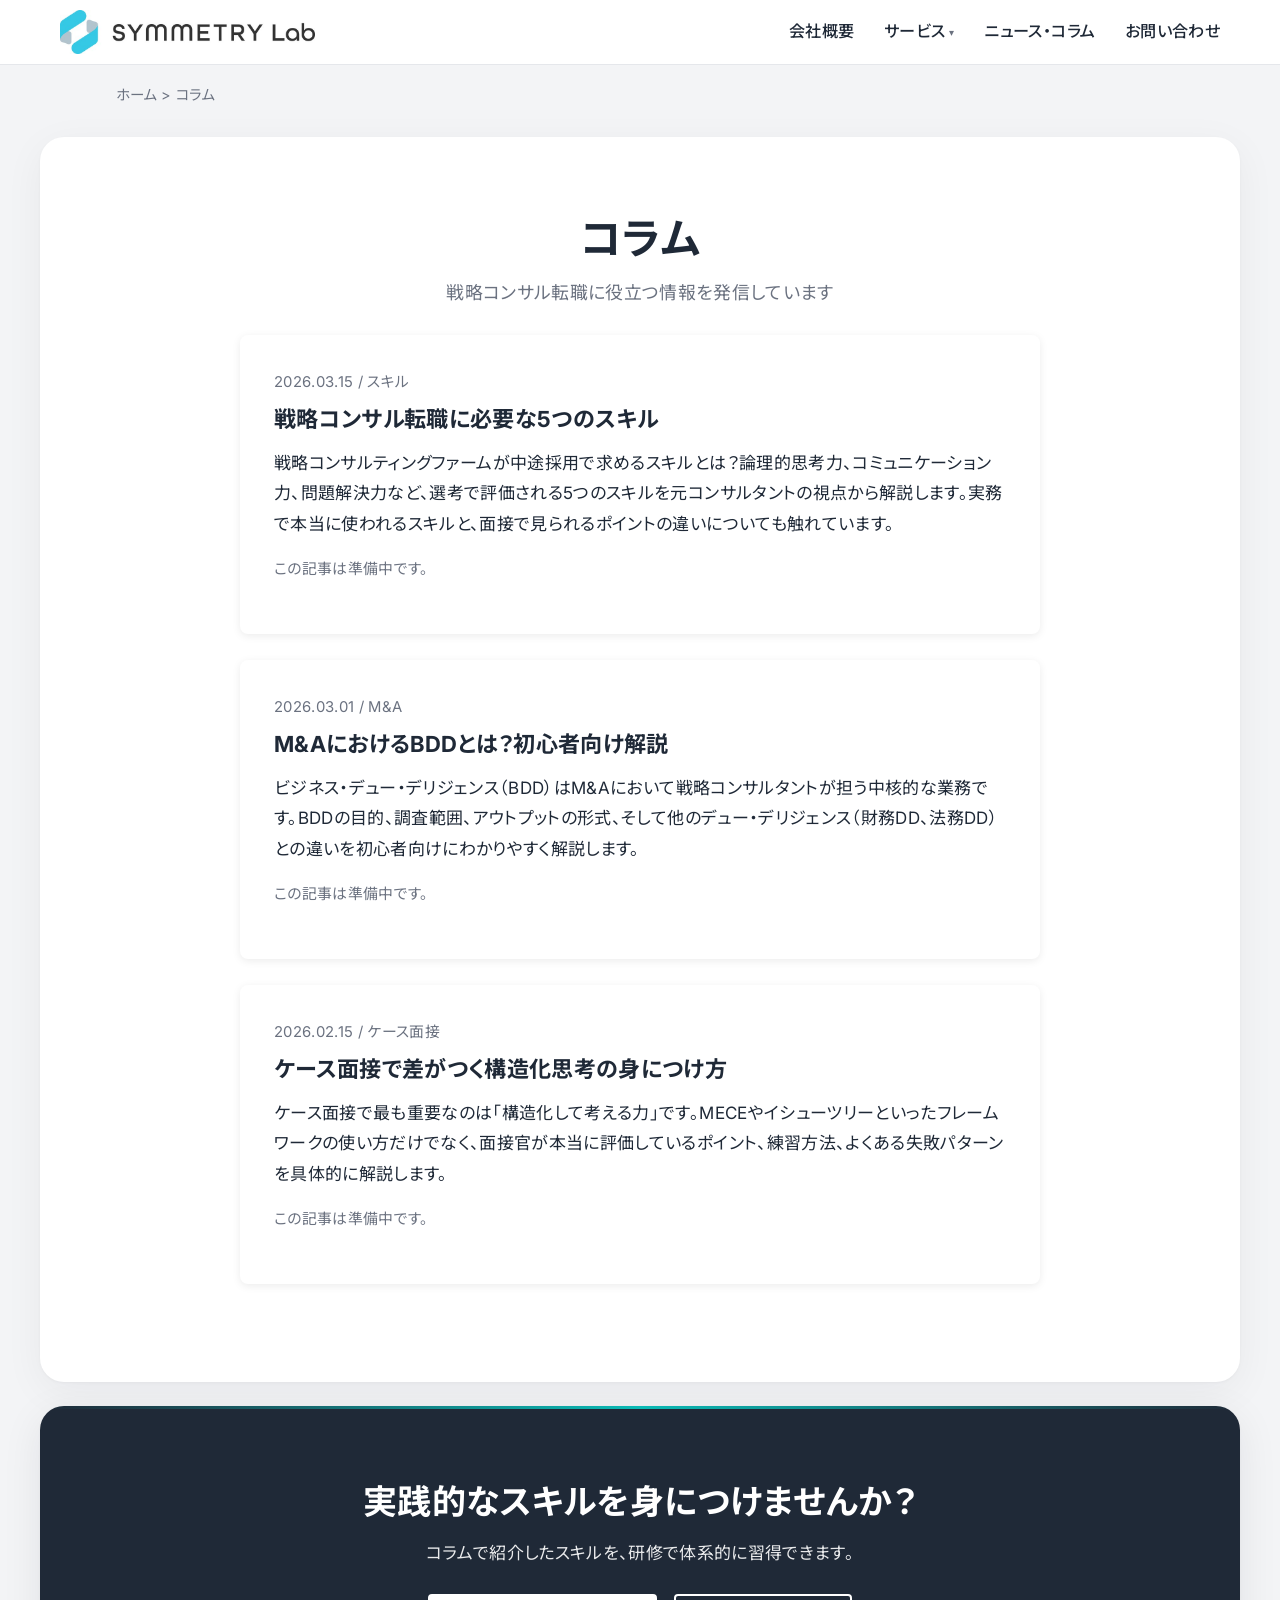
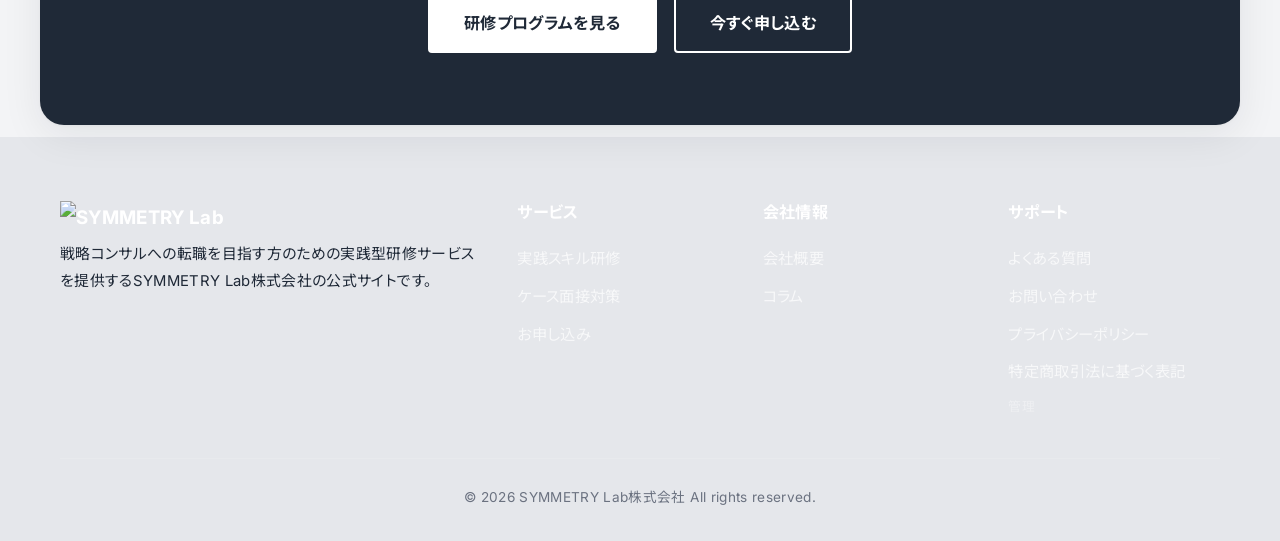
==== blog/index.html @ 2565e324 "フッターを全幅・薄グレー背景に変更（全ページ統一） - フッター: カード型 → 全幅一枚表示（Medleyスタイル） - 背景色: ダークグレー → 薄グレー(#E5E7EB) - テキスト色: 白" ====
<!DOCTYPE html>
<html lang="ja">
<head>
  <meta charset="UTF-8">
  <meta name="viewport" content="width=device-width, initial-scale=1.0">
  <meta name="description" content="SYMMETRY Labのコラム。戦略コンサル転職に役立つスキル解説、M&A・BDD入門、ケース面接対策のノウハウを発信しています。">
  <meta property="og:title" content="コラム | SYMMETRY Lab株式会社">
  <meta property="og:description" content="戦略コンサル転職に役立つコラム。実務スキルやケース面接のノウハウを元コンサルタントが解説。">
  <meta property="og:type" content="website">
  <link rel="canonical" href="https://symmetrylab.jp/blog/">
  <link rel="preconnect" href="https://fonts.googleapis.com">
  <link rel="preconnect" href="https://fonts.gstatic.com" crossorigin>
  <link href="https://fonts.googleapis.com/css2?family=Inter:wght@300;400;500;600;700&family=Noto+Sans+JP:wght@300;400;500;600;700&display=swap" rel="stylesheet">
  <link rel="stylesheet" href="../css/style.css">
  <title>コラム | SYMMETRY Lab株式会社</title>
</head>
<body>

  <!-- Navigation -->
  <nav class="navbar">
    <div class="container">
      <a href="../index.html" class="nav-logo"><img src="../images/logo.jpg" alt="SYMMETRY Lab" class="nav-logo-img"></a>
      <button class="nav-toggle" aria-label="メニュー" aria-expanded="false">
        <span></span><span></span><span></span>
      </button>
      <div class="nav-links">
        <a href="../company.html">会社概要</a>
        <div class="nav-dropdown">
          <a href="../services.html" class="nav-dropdown-trigger">サービス</a>
          <div class="nav-dropdown-menu">
            <a href="../services.html">研修サービス</a>
            <a href="../lp-case.html">ケース面接対策</a>
            <a href="../faq.html">FAQ</a>
          </div>
        </div>
        <a href="../blog/index.html">ニュース・コラム</a>
        <a href="../contact.html">お問い合わせ</a>
      </div>
    </div>
  </nav>

  <!-- Breadcrumb -->
  <div class="breadcrumb">
    <div class="container">
      <a href="../index.html">ホーム</a> &gt; <span>コラム</span>
    </div>
  </div>

  <!-- Blog Listing -->
  <section class="section">
    <div class="container">
      <div class="section-header">
        <h1>コラム</h1>
        <p>戦略コンサル転職に役立つ情報を発信しています</p>
      </div>

      <div class="blog-list fade-in" style="max-width:800px;margin:0 auto;">

        <!-- Article 1 -->
        <article class="blog-card" style="background:#fff;border-radius:8px;padding:2rem;margin-bottom:1.5rem;box-shadow:0 2px 8px rgba(0,0,0,0.08);">
          <p class="text-small text-light" style="margin-bottom:0.5rem;">2026.03.15 / スキル</p>
          <h2 style="font-size:1.3rem;margin-bottom:0.75rem;">戦略コンサル転職に必要な5つのスキル</h2>
          <p>戦略コンサルティングファームが中途採用で求めるスキルとは？論理的思考力、コミュニケーション力、問題解決力など、選考で評価される5つのスキルを元コンサルタントの視点から解説します。実務で本当に使われるスキルと、面接で見られるポイントの違いについても触れています。</p>
          <p class="text-small text-light" style="margin-top:1rem;">この記事は準備中です。</p>
        </article>

        <!-- Article 2 -->
        <article class="blog-card" style="background:#fff;border-radius:8px;padding:2rem;margin-bottom:1.5rem;box-shadow:0 2px 8px rgba(0,0,0,0.08);">
          <p class="text-small text-light" style="margin-bottom:0.5rem;">2026.03.01 / M&A</p>
          <h2 style="font-size:1.3rem;margin-bottom:0.75rem;">M&AにおけるBDDとは？初心者向け解説</h2>
          <p>ビジネス・デュー・デリジェンス（BDD）はM&Aにおいて戦略コンサルタントが担う中核的な業務です。BDDの目的、調査範囲、アウトプットの形式、そして他のデュー・デリジェンス（財務DD、法務DD）との違いを初心者向けにわかりやすく解説します。</p>
          <p class="text-small text-light" style="margin-top:1rem;">この記事は準備中です。</p>
        </article>

        <!-- Article 3 -->
        <article class="blog-card" style="background:#fff;border-radius:8px;padding:2rem;margin-bottom:1.5rem;box-shadow:0 2px 8px rgba(0,0,0,0.08);">
          <p class="text-small text-light" style="margin-bottom:0.5rem;">2026.02.15 / ケース面接</p>
          <h2 style="font-size:1.3rem;margin-bottom:0.75rem;">ケース面接で差がつく構造化思考の身につけ方</h2>
          <p>ケース面接で最も重要なのは「構造化して考える力」です。MECEやイシューツリーといったフレームワークの使い方だけでなく、面接官が本当に評価しているポイント、練習方法、よくある失敗パターンを具体的に解説します。</p>
          <p class="text-small text-light" style="margin-top:1rem;">この記事は準備中です。</p>
        </article>

      </div>
    </div>
  </section>

  <!-- CTA Banner -->
  <section class="cta-banner">
    <div class="container">
      <h2>実践的なスキルを身につけませんか？</h2>
      <p>コラムで紹介したスキルを、研修で体系的に習得できます。</p>
      <div class="btn-group" style="justify-content:center">
        <a href="../services.html" class="btn-white">研修プログラムを見る</a>
        <a href="../booking.html" class="btn-outline-white">今すぐ申し込む</a>
      </div>
    </div>
  </section>

  <!-- Footer -->
  <footer class="footer">
    <div class="container">
      <div class="footer-grid">
        <div>
          <div class="footer-brand"><img src="images/logo.jpg" alt="SYMMETRY Lab" style="height:28px;width:auto;margin-bottom:12px;"></div>
          <p class="text-small">戦略コンサルへの転職を目指す方のための実践型研修サービスを提供するSYMMETRY Lab株式会社の公式サイトです。</p>
        </div>
        <div>
          <h4>サービス</h4>
          <div class="footer-links">
            <a href="../services.html#practical-skills">実践スキル研修</a>
            <a href="../services.html#case-interview">ケース面接対策</a>
            <a href="../booking.html">お申し込み</a>
          </div>
        </div>
        <div>
          <h4>会社情報</h4>
          <div class="footer-links">
            <a href="../company.html">会社概要</a>
                <a href="../blog/index.html">コラム</a>
          </div>
        </div>
        <div>
          <h4>サポート</h4>
          <div class="footer-links">
            <a href="../faq.html">よくある質問</a>
            <a href="../contact.html">お問い合わせ</a>
            <a href="../privacy.html">プライバシーポリシー</a>
            <a href="../tokushoho.html">特定商取引法に基づく表記</a>
            <a href="../admin.html" style="font-size:0.75rem;opacity:0.5;">管理</a>
          </div>
        </div>
      </div>
      <div class="footer-bottom">
        &copy; 2026 SYMMETRY Lab株式会社 All rights reserved.
      </div>
    </div>
  </footer>

  <script src="../js/main.js"></script>
</body>
</html>
---- css/style.css ----
/* ============================================
   SYMMETRY Lab - Design System & Styles
   ============================================ */

/* --- CSS Custom Properties --- */
:root {
  /* ===== LP統一カラーパレット（Tiffany Blue × Gray × White） ===== */
  --color-primary: #1F2937;
  --color-primary-light: #374151;
  --color-accent: #0ABAB5;
  --color-accent-hover: #058A85;
  --color-bg: #FFFFFF;
  --color-bg-alt: #F9FAFB;
  --color-text: #1F2937;
  --color-text-light: #6B7280;
  --color-border: #E5E7EB;
  --color-white: #FFFFFF;
  --color-success: #0ABAB5;
  --color-warning: #F59E0B;
  --color-tiffany: #0ABAB5;
  --color-tiffany-dark: #058A85;
  --color-tiffany-light: #7FD8D4;
  --color-tiffany-bg: #E6F7F6;
  --font-family: "Inter", "Noto Sans JP", "Hiragino Kaku Gothic ProN", "Hiragino Sans", sans-serif;
  --max-width: 1100px;
  --radius: 4px;
  --shadow: 0 1px 3px rgba(0, 0, 0, 0.04), 0 4px 16px rgba(17, 24, 39, 0.04);
  --shadow-lg: 0 1px 3px rgba(0, 0, 0, 0.04), 0 10px 40px rgba(17, 24, 39, 0.06);
  --transition: 0.25s ease;
}

/* --- Reset & Base --- */
*, *::before, *::after {
  margin: 0;
  padding: 0;
  box-sizing: border-box;
}

html {
  font-size: 17px;
  scroll-behavior: smooth;
}

body {
  font-family: var(--font-family);
  color: var(--color-text);
  background: #F3F4F6;
  line-height: 1.8;
  -webkit-font-smoothing: antialiased;
  letter-spacing: 0.02em;
  font-feature-settings: "palt";
}

img {
  max-width: 100%;
  height: auto;
  display: block;
}

a {
  color: var(--color-accent);
  text-decoration: none;
  transition: color var(--transition);
}

a:hover {
  color: var(--color-accent-hover);
}

ul, ol {
  list-style: none;
}

/* --- Typography --- */
h1, h2, h3, h4 {
  font-weight: 700;
  color: var(--color-primary);
  line-height: 1.4;
}

h1 { font-size: 2.5rem; }
h2 { font-size: 2rem; margin-bottom: 1rem; }
h3 { font-size: 1.35rem; margin-bottom: 0.75rem; }
h4 { font-size: 1.15rem; }

p {
  margin-bottom: 1rem;
}

.text-accent { color: var(--color-accent); }
.text-light { color: var(--color-text-light); }
.text-center { text-align: center; }
.text-small { font-size: 0.875rem; }

/* --- Layout --- */
.container {
  max-width: var(--max-width);
  margin: 0 auto;
  padding: 0 1.5rem;
}

.section {
  padding: 12px 40px;
  background: transparent;
}

.section > .container {
  background: #FFFFFF;
  border-radius: 24px;
  padding: 48px 160px;
  box-shadow: 0 1px 3px rgba(0, 0, 0, 0.04), 0 10px 40px rgba(17, 24, 39, 0.05);
  max-width: 1800px;
}

.section-alt {
  background: transparent;
}

.section-alt > .container {
  background: #FFFFFF;
}

/* Programs / Why セクションをフルスクリーンに */
.section-programs > .container,
.section-why > .container {
  min-height: calc(100vh - 64px - 24px);
  display: flex;
  flex-direction: column;
  justify-content: center;
}

@media (max-width: 1400px) {
  .section > .container { padding: 72px 100px; }
}

@media (max-width: 1100px) {
  .section > .container { padding: 56px 56px; }
}

@media (max-width: 768px) {
  .section { padding: 12px 12px; }
  .section > .container { padding: 48px 28px; border-radius: 16px; }
  .section-programs > .container,
  .section-why > .container { min-height: auto; }
}

.section-dark {
  background: var(--color-primary);
  color: var(--color-white);
}

.section-dark h2,
.section-dark h3 {
  color: var(--color-white);
}

.section-header {
  text-align: center;
  margin-bottom: 1.5rem;
}

.section-header p {
  color: var(--color-text-light);
  max-width: 700px;
  margin: 0.5rem auto 0;
  font-size: 1.05rem;
}

.grid-2 {
  display: grid;
  grid-template-columns: repeat(2, 1fr);
  gap: 2rem;
}

.grid-3 {
  display: grid;
  grid-template-columns: repeat(3, 1fr);
  gap: 2rem;
}

.grid-4 {
  display: grid;
  grid-template-columns: repeat(4, 1fr);
  gap: 1.5rem;
}

/* --- Navigation --- */
.navbar {
  position: sticky;
  top: 0;
  background: rgba(255, 255, 255, 0.96);
  backdrop-filter: blur(12px);
  -webkit-backdrop-filter: blur(12px);
  border-bottom: 1px solid var(--color-border);
  z-index: 1000;
  padding: 0 60px;
}

.nav-logo-img {
  height: 44px;
  width: auto;
  display: block;
}

.navbar .container {
  display: flex;
  align-items: center;
  justify-content: space-between;
  height: 64px;
  max-width: 100%;
  padding: 0;
}

.nav-logo {
  font-size: 1.25rem;
  font-weight: 700;
  color: var(--color-primary);
  display: flex;
  align-items: center;
  gap: 0.5rem;
}

.nav-logo:hover {
  color: var(--color-primary);
}

.nav-logo span {
  color: var(--color-accent);
}

.nav-links {
  display: flex;
  align-items: center;
  gap: 1.75rem;
}

.nav-links a {
  color: var(--color-text);
  font-size: 0.95rem;
  font-weight: 500;
  transition: color var(--transition);
}

.nav-links a:hover {
  color: var(--color-accent);
}

.nav-links .btn-primary {
  color: var(--color-white);
}

/* --- Nav Dropdown --- */
.nav-dropdown {
  position: relative;
}

.nav-dropdown-trigger {
  display: flex;
  align-items: center;
  gap: 4px;
}

.nav-dropdown-trigger::after {
  content: '▾';
  font-size: 10px;
  color: var(--color-text-light);
  transition: transform 0.2s;
}

.nav-dropdown:hover .nav-dropdown-trigger::after {
  transform: rotate(180deg);
}

.nav-dropdown-menu {
  display: none;
  position: absolute;
  top: 100%;
  left: -16px;
  padding-top: 12px;
  min-width: 200px;
  z-index: 100;
}

.nav-dropdown:hover .nav-dropdown-menu {
  display: block;
}

.nav-dropdown-menu::before {
  content: '';
  position: absolute;
  top: 12px;
  left: 0;
  right: 0;
  bottom: 0;
  background: #FFFFFF;
  border: 1px solid var(--color-border);
  border-radius: 8px;
  box-shadow: 0 8px 32px rgba(17, 24, 39, 0.1);
}

.nav-dropdown-menu a {
  display: block;
  position: relative;
  z-index: 1;
  padding: 12px 20px;
  font-size: 0.85rem;
  color: var(--color-text);
  border-bottom: 1px solid var(--color-border);
  transition: all 0.15s;
}

.nav-dropdown-menu a:last-child {
  border-bottom: none;
}

.nav-dropdown-menu a:hover {
  background: var(--color-tiffany-bg);
  color: var(--color-tiffany-dark);
}

.nav-toggle {
  display: none;
  background: none;
  border: none;
  cursor: pointer;
  padding: 0.5rem;
}

.nav-toggle span {
  display: block;
  width: 24px;
  height: 2px;
  background: var(--color-primary);
  margin: 5px 0;
  transition: var(--transition);
}

/* --- Buttons --- */
.btn-primary {
  display: inline-block;
  background: var(--color-accent);
  color: var(--color-white);
  padding: 0.85rem 2.25rem;
  border-radius: var(--radius);
  font-weight: 600;
  font-size: 1rem;
  border: 2px solid var(--color-accent);
  cursor: pointer;
  transition: all var(--transition);
  text-align: center;
}

.btn-primary:hover {
  background: var(--color-accent-hover);
  border-color: var(--color-accent-hover);
  color: var(--color-white);
}

.btn-outline {
  display: inline-block;
  background: transparent;
  color: var(--color-accent);
  padding: 0.85rem 2.25rem;
  border-radius: var(--radius);
  font-weight: 600;
  font-size: 1rem;
  border: 2px solid var(--color-accent);
  cursor: pointer;
  transition: all var(--transition);
  text-align: center;
}

.btn-outline:hover {
  background: var(--color-accent);
  color: var(--color-white);
}

.btn-outline-white {
  display: inline-block;
  background: transparent;
  color: var(--color-white);
  padding: 0.75rem 2rem;
  border-radius: var(--radius);
  font-weight: 700;
  font-size: 0.95rem;
  border: 2px solid var(--color-white);
  cursor: pointer;
  transition: all var(--transition);
  text-align: center;
}

.btn-outline-white:hover {
  background: var(--color-white);
  color: var(--color-primary);
}

.btn-white {
  display: inline-block;
  background: var(--color-white);
  color: var(--color-primary);
  padding: 0.75rem 2rem;
  border-radius: var(--radius);
  font-weight: 700;
  font-size: 0.95rem;
  border: 2px solid var(--color-white);
  cursor: pointer;
  transition: all var(--transition);
  text-align: center;
}

.btn-white:hover {
  background: transparent;
  color: var(--color-white);
}

.btn-group {
  display: flex;
  gap: 1rem;
  flex-wrap: wrap;
}

/* --- Cards --- */
.card {
  background: var(--color-white);
  border-radius: var(--radius);
  box-shadow: var(--shadow);
  padding: 2rem;
  transition: box-shadow var(--transition), transform var(--transition);
}

.card:hover {
  box-shadow: var(--shadow-lg);
  transform: translateY(-2px);
}

.card-icon {
  width: 48px;
  height: 48px;
  background: var(--color-bg-alt);
  border-radius: 50%;
  display: flex;
  align-items: center;
  justify-content: center;
  margin-bottom: 1rem;
  font-size: 1.5rem;
}

.card-accent {
  border-top: 3px solid var(--color-accent);
}

/* --- Hero Section (カード型・フルスクリーン) --- */
.hero {
  background: transparent;
  color: var(--color-text);
  padding: 12px 40px;
  position: relative;
}

.hero > .container {
  background: #FFFFFF;
  border-radius: 24px;
  padding: 0;
  box-shadow: 0 1px 3px rgba(0, 0, 0, 0.04), 0 10px 40px rgba(17, 24, 39, 0.05);
  max-width: 1800px;
  position: relative;
  overflow: hidden;
  min-height: calc(100vh - 64px - 24px - 12px);
  display: flex;
  align-items: center;
}

.hero-grid {
  display: grid;
  grid-template-columns: 1fr 1fr;
  gap: 0;
  align-items: center;
  width: 100%;
}

.hero-content {
  padding: 80px 80px 80px 160px;
}

.hero-image {
  display: flex;
  align-items: center;
  justify-content: center;
  padding: 60px 80px 60px 0;
}

.hero-image img {
  width: 100%;
  max-width: 100%;
  height: auto;
  border-radius: 16px;
  box-shadow: 0 8px 32px rgba(17, 24, 39, 0.12);
}

@media (max-width: 1400px) {
  .hero-content { padding: 60px 60px 60px 100px; }
  .hero-image { padding: 60px 60px 60px 0; }
}

@media (max-width: 1100px) {
  .hero-content { padding: 48px; }
  .hero-image { padding: 48px; }
}

@media (max-width: 768px) {
  .hero { padding: 12px 12px; }
  .hero > .container { min-height: auto; border-radius: 16px; }
  .hero-grid { grid-template-columns: 1fr; }
  .hero-content { padding: 48px 28px; }
  .hero-image { padding: 0 28px 40px; }
  .hero-image img { max-width: 100%; }
}

.hero-badge {
  display: inline-flex;
  align-items: center;
  gap: 10px;
  color: var(--color-tiffany-dark);
  font-size: 12px;
  font-weight: 600;
  margin-bottom: 28px;
  letter-spacing: 0.12em;
  text-transform: uppercase;
  font-family: "Inter", sans-serif;
}

.hero-badge::before {
  content: '';
  width: 32px;
  height: 1px;
  background: var(--color-tiffany);
}

.hero h1 {
  color: var(--color-primary);
  font-size: 3rem;
  font-weight: 800;
  margin-bottom: 2rem;
  position: relative;
  z-index: 1;
  letter-spacing: -0.02em;
  line-height: 1.35;
}

.hero p {
  font-size: 1.2rem;
  color: var(--color-text-light);
  max-width: 640px;
  margin-bottom: 3rem;
  position: relative;
  z-index: 1;
  line-height: 2;
}

.hero .btn-group {
  position: relative;
  z-index: 1;
}

.hero-proof {
  display: inline-flex;
  align-items: center;
  gap: 16px;
  padding: 16px 24px;
  background: var(--color-tiffany-bg);
  border-left: 3px solid var(--color-tiffany);
  margin-top: 32px;
}

.hero-proof-num {
  font-size: 36px;
  font-weight: 300;
  color: var(--color-tiffany-dark);
  line-height: 1;
  font-family: "Inter", sans-serif;
}

.hero-proof-num span {
  font-size: 16px;
  margin-left: 2px;
}

.hero-proof-label strong {
  display: block;
  font-size: 13px;
  color: var(--color-primary);
}

.hero-proof-label span {
  font-size: 10px;
  color: var(--color-text-light);
}

/* --- Feature/Strength Section --- */
.strength-item {
  text-align: left;
  padding: 3rem;
  background: var(--color-white);
  border: 1px solid var(--color-border);
  border-radius: var(--radius);
  position: relative;
  transition: all 0.3s ease;
}

.strength-item:hover {
  border-color: var(--color-tiffany-light);
  box-shadow: var(--shadow-lg);
  transform: translateY(-2px);
}

.strength-item::before {
  content: '';
  position: absolute;
  top: 0;
  left: 0;
  width: 3px;
  height: 0;
  background: var(--color-tiffany);
  transition: height 0.4s ease;
}

.strength-item:hover::before {
  height: 100%;
}

.strength-num {
  font-size: 52px;
  font-weight: 300;
  color: var(--color-tiffany);
  font-family: "Inter", sans-serif;
  margin-bottom: 28px;
  letter-spacing: -0.02em;
  line-height: 1;
}

.strength-item h3 {
  font-size: 1.25rem;
  margin-bottom: 1rem;
  white-space: nowrap;
}

.strength-item p {
  font-size: 1.1rem;
  line-height: 2;
}

.strength-icon {
  display: none;
}

/* --- ケース面接対策 CTAカード --- */
.case-cta-card {
  background: var(--color-white);
  border: 1px solid var(--color-border);
  border-top: 3px solid var(--color-tiffany);
  border-radius: var(--radius);
  display: grid;
  grid-template-columns: 1.5fr 1fr;
  gap: 48px;
  padding: 56px 64px;
  align-items: center;
}

.case-cta-content h3 {
  font-size: 1.4rem;
  font-weight: 700;
  color: var(--color-primary);
  margin-bottom: 16px;
  letter-spacing: -0.01em;
}

.case-cta-content p {
  font-size: 0.95rem;
  color: var(--color-text-light);
  line-height: 2;
  margin-bottom: 20px;
}

.case-cta-features {
  display: flex;
  flex-wrap: wrap;
  gap: 8px;
}

.case-cta-features span {
  display: inline-block;
  font-size: 12px;
  color: var(--color-tiffany-dark);
  border: 1px solid var(--color-tiffany-light);
  padding: 5px 14px;
  border-radius: 2px;
  letter-spacing: 0.03em;
  font-weight: 500;
}

.case-cta-action {
  text-align: center;
  padding: 40px;
  background: var(--color-bg-alt);
  border-radius: var(--radius);
}

.case-cta-price {
  font-size: 40px;
  font-weight: 300;
  color: var(--color-primary);
  font-family: "Inter", sans-serif;
  margin-bottom: 24px;
  letter-spacing: -0.03em;
}

.case-cta-price span {
  font-size: 14px;
  color: var(--color-text-light);
  margin-left: 4px;
  font-weight: 400;
}

@media (max-width: 768px) {
  .case-cta-card {
    grid-template-columns: 1fr;
    gap: 32px;
    padding: 36px 28px;
  }

  .case-cta-action {
    padding: 28px;
  }

  .case-cta-price {
    font-size: 32px;
  }
}

/* --- Service Cards --- */
.service-card {
  background: var(--color-white);
  border-radius: var(--radius);
  box-shadow: var(--shadow);
  overflow: hidden;
}

.service-card-header {
  background: var(--color-tiffany);
  color: var(--color-white);
  padding: 1rem 1.5rem;
}

.service-card-header h3 {
  color: var(--color-white);
  margin-bottom: 0.25rem;
}

.service-card-body {
  padding: 1.5rem 1.75rem;
  display: flex;
  flex-direction: column;
  flex-grow: 1;
}

.service-card {
  display: flex;
  flex-direction: column;
}

.service-card-body .btn-primary,
.service-card-body .btn-outline {
  margin-top: auto;
  align-self: flex-start;
}

.service-card-body ul {
  margin-bottom: 1.5rem;
}

.service-card-body li {
  padding: 0.4rem 0;
  padding-left: 1.5rem;
  position: relative;
}

.service-card-body li::before {
  content: "✓";
  color: var(--color-accent);
  font-weight: 700;
  position: absolute;
  left: 0;
}

/* --- Testimonials --- */
.testimonial-card {
  background: var(--color-white);
  border-radius: var(--radius);
  box-shadow: var(--shadow);
  padding: 2rem;
  position: relative;
}

.testimonial-card::before {
  content: "\201C";
  font-size: 4rem;
  color: var(--color-accent);
  opacity: 0.2;
  position: absolute;
  top: 0.5rem;
  left: 1rem;
  line-height: 1;
}

.testimonial-text {
  font-style: italic;
  margin-bottom: 1rem;
  position: relative;
  z-index: 1;
}

.testimonial-author {
  display: flex;
  align-items: center;
  gap: 0.75rem;
}

.testimonial-avatar {
  width: 40px;
  height: 40px;
  background: var(--color-bg-alt);
  border-radius: 50%;
  display: flex;
  align-items: center;
  justify-content: center;
  font-weight: 700;
  color: var(--color-primary);
  font-size: 0.875rem;
}

.testimonial-info {
  font-size: 0.875rem;
}

.testimonial-info strong {
  display: block;
}

/* --- CTA Banner (カード型) --- */
.cta-banner {
  background: transparent;
  color: var(--color-white);
  text-align: center;
  padding: 12px 40px;
  position: relative;
}

.cta-banner > .container {
  background: var(--color-primary);
  border-radius: 24px;
  padding: 48px 160px;
  box-shadow: 0 1px 3px rgba(0, 0, 0, 0.04), 0 10px 40px rgba(17, 24, 39, 0.08);
  max-width: 1800px;
  position: relative;
  overflow: hidden;
}

.cta-banner > .container::before {
  content: '';
  position: absolute;
  top: 0;
  left: 0;
  right: 0;
  height: 3px;
  background: linear-gradient(90deg, transparent, var(--color-tiffany), transparent);
}

@media (max-width: 1400px) {
  .cta-banner > .container { padding: 72px 100px; }
}

@media (max-width: 768px) {
  .cta-banner { padding: 12px 12px; }
  .cta-banner > .container { padding: 48px 28px; border-radius: 16px; }
}

.cta-banner h2 {
  color: var(--color-white);
  margin-bottom: 0.75rem;
}

.cta-banner p {
  opacity: 0.9;
  margin-bottom: 1.5rem;
}

/* --- Day Program --- */
.day-program {
  margin-bottom: 2.5rem;
}

.day-badge {
  display: inline-block;
  background: var(--color-accent);
  color: var(--color-white);
  padding: 0.25rem 1rem;
  border-radius: 20px;
  font-size: 0.85rem;
  font-weight: 700;
  margin-bottom: 0.75rem;
}

/* --- Price Table --- */
.price-card {
  background: var(--color-white);
  border: 2px solid var(--color-border);
  border-radius: var(--radius);
  padding: 2rem;
  text-align: center;
}

.price-card.featured {
  border-color: var(--color-accent);
  position: relative;
}

.price-card.featured::before {
  content: "おすすめ";
  position: absolute;
  top: -12px;
  left: 50%;
  transform: translateX(-50%);
  background: var(--color-accent);
  color: var(--color-white);
  padding: 0.15rem 1rem;
  border-radius: 20px;
  font-size: 0.8rem;
  font-weight: 700;
}

.price-amount {
  font-size: 2.5rem;
  font-weight: 700;
  color: var(--color-primary);
  margin: 1rem 0;
}

.price-amount span {
  font-size: 1rem;
  font-weight: 400;
}

/* --- FAQ Accordion --- */
.faq-item {
  border-bottom: 1px solid var(--color-border);
}

.faq-item summary {
  padding: 1.25rem 0;
  cursor: pointer;
  font-weight: 700;
  color: var(--color-primary);
  list-style: none;
  display: flex;
  justify-content: space-between;
  align-items: center;
}

.faq-item summary::after {
  content: "+";
  font-size: 1.5rem;
  color: var(--color-accent);
  transition: transform var(--transition);
}

.faq-item[open] summary::after {
  content: "−";
}

.faq-item p {
  padding-bottom: 1.25rem;
  color: var(--color-text-light);
}

/* --- Table --- */
.info-table {
  width: 100%;
  border-collapse: collapse;
}

.info-table th,
.info-table td {
  padding: 1rem 1.25rem;
  border-bottom: 1px solid var(--color-border);
  text-align: left;
}

.info-table th {
  background: var(--color-bg-alt);
  color: var(--color-primary);
  font-weight: 700;
  width: 30%;
  white-space: nowrap;
}

/* --- Forms --- */
.form-group {
  margin-bottom: 1.5rem;
}

.form-group label {
  display: block;
  font-weight: 700;
  margin-bottom: 0.5rem;
  color: var(--color-primary);
  font-size: 0.9rem;
}

.form-group label .required {
  color: #EF4444;
  font-size: 0.8rem;
  margin-left: 0.25rem;
}

.form-group input,
.form-group textarea,
.form-group select {
  width: 100%;
  padding: 0.75rem 1rem;
  border: 1px solid var(--color-border);
  border-radius: var(--radius);
  font-family: var(--font-family);
  font-size: 1rem;
  transition: border-color var(--transition);
}

.form-group input:focus,
.form-group textarea:focus,
.form-group select:focus {
  outline: none;
  border-color: var(--color-accent);
}

.form-group textarea {
  min-height: 150px;
  resize: vertical;
}

/* --- Booking Cards --- */
.booking-card {
  background: var(--color-white);
  border: 2px solid var(--color-border);
  border-radius: var(--radius);
  padding: 2rem;
  cursor: pointer;
  transition: all var(--transition);
}

.booking-card:hover,
.booking-card.selected {
  border-color: var(--color-accent);
  box-shadow: var(--shadow);
}

.booking-card h3 {
  margin-bottom: 0.5rem;
}

.booking-price {
  font-size: 1.5rem;
  font-weight: 700;
  color: var(--color-accent);
}

/* --- Blog Card --- */
.blog-card {
  background: var(--color-white);
  border-radius: var(--radius);
  box-shadow: var(--shadow);
  overflow: hidden;
  transition: box-shadow var(--transition);
}

.blog-card:hover {
  box-shadow: var(--shadow-lg);
}

.blog-card-img {
  width: 100%;
  height: 200px;
  background: var(--color-bg-alt);
  display: flex;
  align-items: center;
  justify-content: center;
  color: var(--color-text-light);
}

.blog-card-body {
  padding: 1.5rem;
}

.blog-card-date {
  font-size: 0.8rem;
  color: var(--color-text-light);
  margin-bottom: 0.5rem;
}

.blog-card-body h3 {
  font-size: 1.1rem;
  margin-bottom: 0.5rem;
}

.blog-card-body h3 a {
  color: var(--color-primary);
}

.blog-card-body h3 a:hover {
  color: var(--color-accent);
}

/* --- Instructor --- */
.instructor-profile {
  display: flex;
  gap: 3rem;
  align-items: flex-start;
}

.instructor-avatar {
  width: 200px;
  height: 200px;
  background: var(--color-bg-alt);
  border-radius: 50%;
  flex-shrink: 0;
  display: flex;
  align-items: center;
  justify-content: center;
  font-size: 3rem;
  color: var(--color-text-light);
}

.instructor-info h2 {
  margin-bottom: 0.25rem;
}

.instructor-title {
  color: var(--color-accent);
  font-weight: 700;
  margin-bottom: 1rem;
}

.credential-list li {
  padding: 0.5rem 0;
  padding-left: 1.5rem;
  position: relative;
  border-bottom: 1px solid var(--color-border);
}

.credential-list li::before {
  content: "●";
  color: var(--color-accent);
  position: absolute;
  left: 0;
  font-size: 0.5rem;
  top: 0.85rem;
}

/* --- Footer（全幅・薄グレー） --- */
.footer {
  background: #E5E7EB;
  color: var(--color-text);
  padding: 64px 60px 32px;
}

.footer > .container {
  background: transparent;
  border-radius: 0;
  padding: 0;
  max-width: 1800px;
  box-shadow: none;
}

.footer h4 {
  color: var(--color-primary);
  font-size: 0.95rem;
  margin-bottom: 1rem;
}

.footer-brand img {
  filter: none !important;
}

.footer-links a {
  color: var(--color-text-light);
}

.footer-links a:hover {
  color: var(--color-tiffany-dark);
}

.footer-bottom {
  border-top: 1px solid var(--color-border);
  color: var(--color-text-light);
}

@media (max-width: 768px) {
  .footer { padding: 48px 28px 24px; }
}

.footer-grid {
  display: grid;
  grid-template-columns: 2fr 1fr 1fr 1fr;
  gap: 2rem;
  margin-bottom: 2rem;
}

.footer h4 {
  color: var(--color-white);
  margin-bottom: 1rem;
  font-size: 0.95rem;
}

.footer-brand {
  font-size: 1.1rem;
  font-weight: 700;
  color: var(--color-white);
  margin-bottom: 0.75rem;
}

.footer-brand span {
  color: var(--color-accent);
}

.footer-links a {
  display: block;
  color: rgba(255, 255, 255, 0.7);
  padding: 0.3rem 0;
  font-size: 0.9rem;
}

.footer-links a:hover {
  color: var(--color-white);
}

.footer-bottom {
  border-top: 1px solid rgba(255, 255, 255, 0.1);
  padding-top: 1.5rem;
  text-align: center;
  font-size: 0.8rem;
}

/* --- Page Header --- */
.page-header {
  background: var(--color-primary);
  color: var(--color-white);
  padding: 48px 0;
  text-align: center;
}

.page-header h1 {
  color: var(--color-white);
  font-size: 2rem;
  margin-bottom: 0.5rem;
}

.page-header p {
  opacity: 0.8;
}

/* --- Breadcrumb --- */
.breadcrumb {
  padding: 1rem 0;
  font-size: 0.85rem;
  color: var(--color-text-light);
}

.breadcrumb a {
  color: var(--color-text-light);
}

.breadcrumb a:hover {
  color: var(--color-accent);
}

/* --- Alert / Notice --- */
.alert {
  padding: 1rem 1.5rem;
  border-radius: var(--radius);
  margin-bottom: 1.5rem;
}

.alert-success {
  background: #ECFDF5;
  color: #065F46;
  border: 1px solid #A7F3D0;
}

.alert-warning {
  background: #FFFBEB;
  color: #92400E;
  border: 1px solid #FDE68A;
}

/* --- Scroll Animation --- */
.fade-in {
  opacity: 0;
  transform: translateY(20px);
  transition: opacity 0.6s ease, transform 0.6s ease;
}

.fade-in.visible {
  opacity: 1;
  transform: translateY(0);
}

/* --- Responsive --- */
@media (max-width: 1024px) {
  .grid-3 {
    grid-template-columns: repeat(2, 1fr);
  }

  .grid-4 {
    grid-template-columns: repeat(2, 1fr);
  }

  .footer-grid {
    grid-template-columns: 1fr 1fr;
  }
}

@media (max-width: 768px) {
  h1 { font-size: 1.75rem; }
  h2 { font-size: 1.4rem; }

  .section {
    padding: 48px 0;
  }

  .hero {
    padding: 60px 0 72px;
  }

  .hero h1 {
    font-size: 1.6rem;
  }

  .grid-2,
  .grid-3,
  .grid-4 {
    grid-template-columns: 1fr;
  }

  .footer-grid {
    grid-template-columns: 1fr;
  }

  /* Mobile Nav */
  .nav-toggle {
    display: block;
  }

  .nav-links {
    display: none;
    position: absolute;
    top: 64px;
    left: 0;
    right: 0;
    background: var(--color-white);
    flex-direction: column;
    padding: 1rem 1.5rem 1.5rem;
    border-bottom: 1px solid var(--color-border);
    box-shadow: var(--shadow);
    gap: 0.75rem;
  }

  .nav-links.active {
    display: flex;
  }

  .nav-links a {
    padding: 0.5rem 0;
    width: 100%;
  }

  .nav-dropdown-menu {
    position: static;
    display: block;
    padding-top: 0;
    min-width: 0;
  }

  .nav-dropdown-menu::before {
    display: none;
  }

  .nav-dropdown-menu a {
    padding: 0.4rem 0 0.4rem 1.5rem;
    border-bottom: none;
    font-size: 0.85rem;
    color: var(--color-text-light);
  }

  .nav-dropdown-trigger::after {
    display: none;
  }

  .instructor-profile {
    flex-direction: column;
    align-items: center;
    text-align: center;
  }

  .instructor-avatar {
    width: 150px;
    height: 150px;
  }

  .btn-group {
    flex-direction: column;
  }

  .btn-group .btn-primary,
  .btn-group .btn-outline,
  .btn-group .btn-outline-white,
  .btn-group .btn-white {
    width: 100%;
    text-align: center;
  }

  .info-table th {
    width: 35%;
  }
}
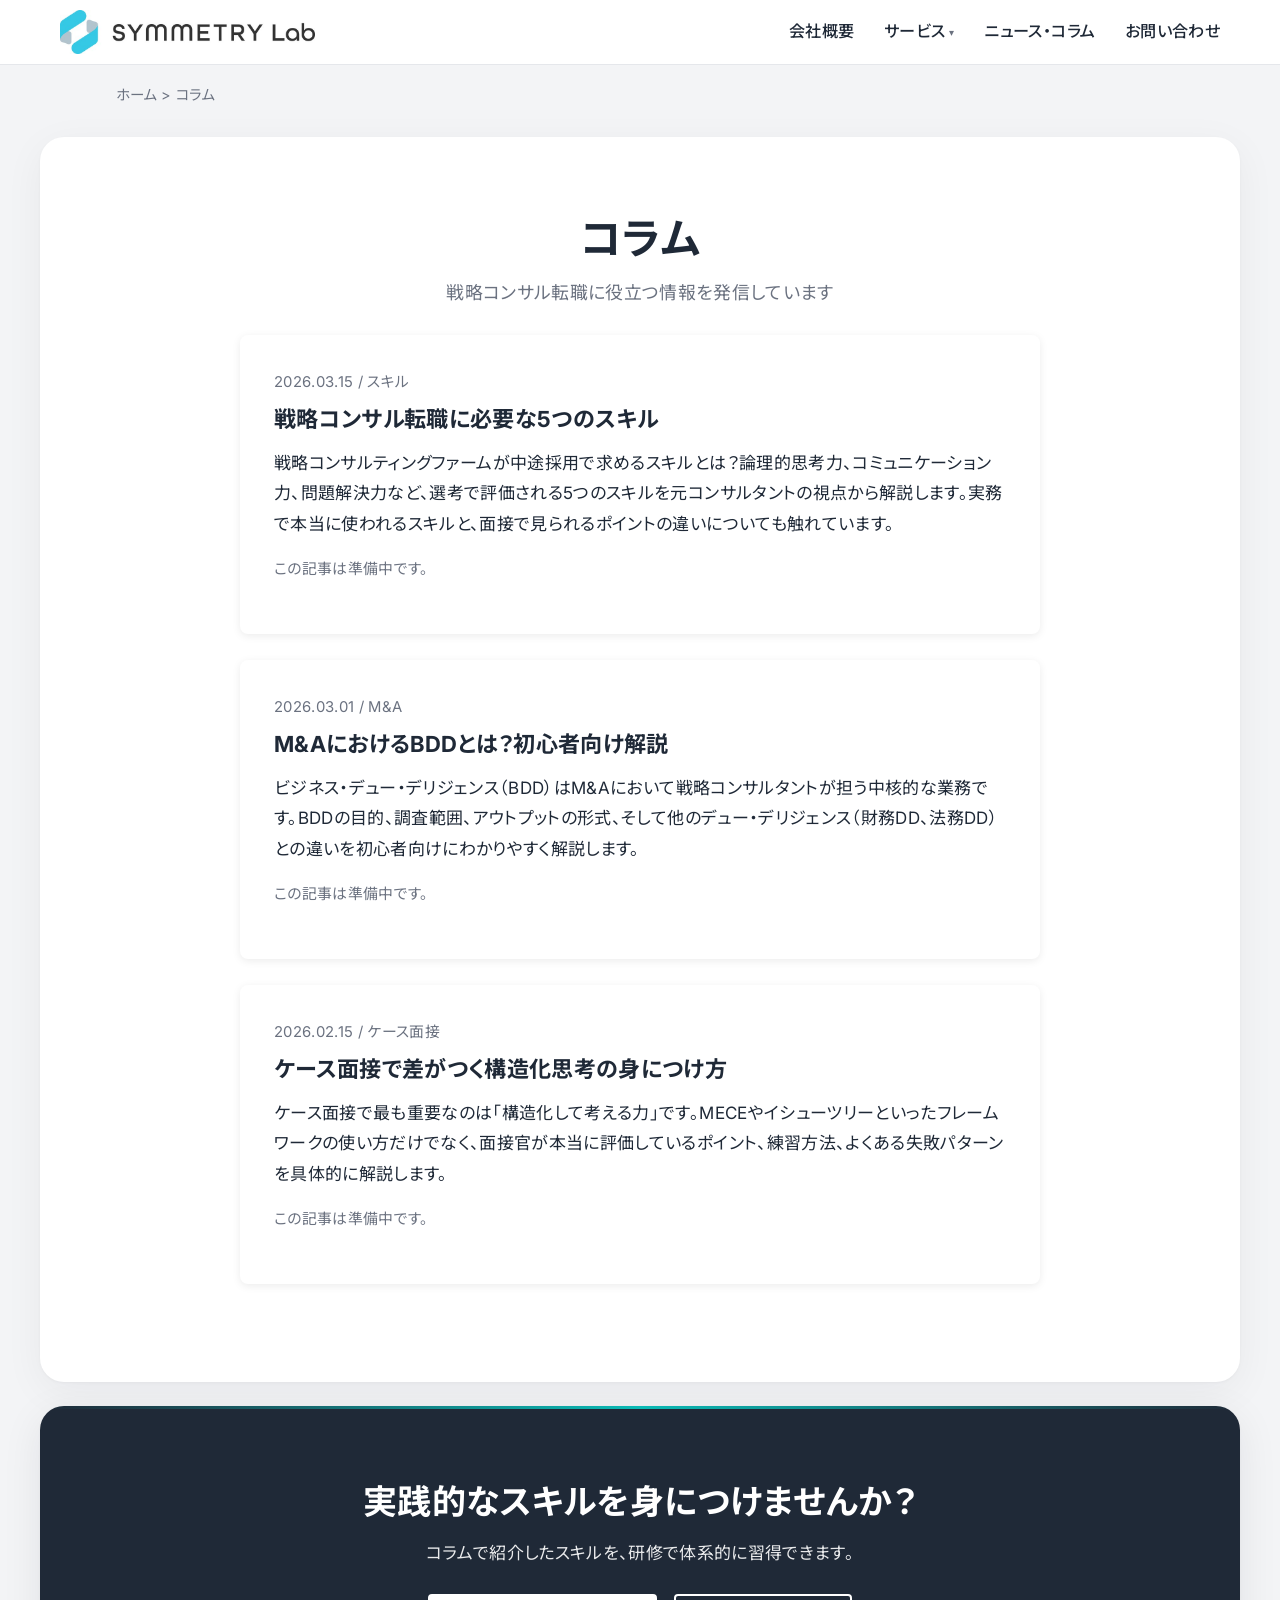
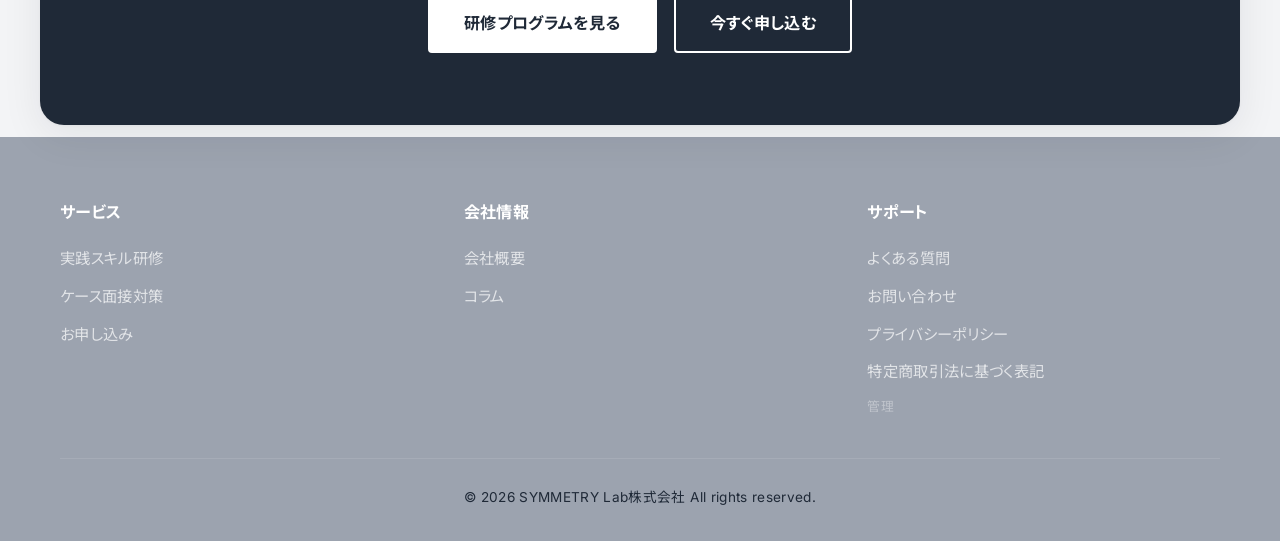
==== commit 0b17ed37: "フッターからロゴ・説明文を全ページ削除、グリッド3列に調整 Co-Authored-By: Claude Opus 4.6 (1M context) <noreply@anthropic.com>" ====
--- a/blog/index.html
+++ b/blog/index.html
@@ -100,10 +100,7 @@
   <footer class="footer">
     <div class="container">
       <div class="footer-grid">
-        <div>
-          <div class="footer-brand"><img src="images/logo.jpg" alt="SYMMETRY Lab" style="height:28px;width:auto;margin-bottom:12px;"></div>
-          <p class="text-small">戦略コンサルへの転職を目指す方のための実践型研修サービスを提供するSYMMETRY Lab株式会社の公式サイトです。</p>
-        </div>
+
         <div>
           <h4>サービス</h4>
           <div class="footer-links">
--- a/css/style.css
+++ b/css/style.css
@@ -641,7 +641,18 @@
 .strength-item h3 {
   font-size: 1.25rem;
   margin-bottom: 1rem;
-  white-space: nowrap;
+}
+
+@media (max-width: 1400px) {
+  .strength-item h3 { font-size: 1.1rem; }
+  .strength-item p { font-size: 1rem; }
+  .strength-item { padding: 2rem; }
+  .strength-num { font-size: 42px; }
+}
+
+@media (max-width: 1100px) {
+  .grid-3 { grid-template-columns: 1fr; }
+  .strength-item h3 { font-size: 1.25rem; }
 }
 
 .strength-item p {
@@ -1166,8 +1177,8 @@
 
 /* --- Footer（全幅・薄グレー） --- */
 .footer {
-  background: #E5E7EB;
-  color: var(--color-text);
+  background: #9CA3AF;
+  color: #1F2937;
   padding: 64px 60px 32px;
 }
 
@@ -1190,7 +1201,7 @@
 }
 
 .footer-links a {
-  color: var(--color-text-light);
+  color: #1F2937;
 }
 
 .footer-links a:hover {
@@ -1198,8 +1209,8 @@
 }
 
 .footer-bottom {
-  border-top: 1px solid var(--color-border);
-  color: var(--color-text-light);
+  border-top: 1px solid rgba(31, 41, 55, 0.2);
+  color: #1F2937;
 }
 
 @media (max-width: 768px) {
@@ -1208,8 +1219,8 @@
 
 .footer-grid {
   display: grid;
-  grid-template-columns: 2fr 1fr 1fr 1fr;
-  gap: 2rem;
+  grid-template-columns: 1fr 1fr 1fr;
+  gap: 3rem;
   margin-bottom: 2rem;
 }
 
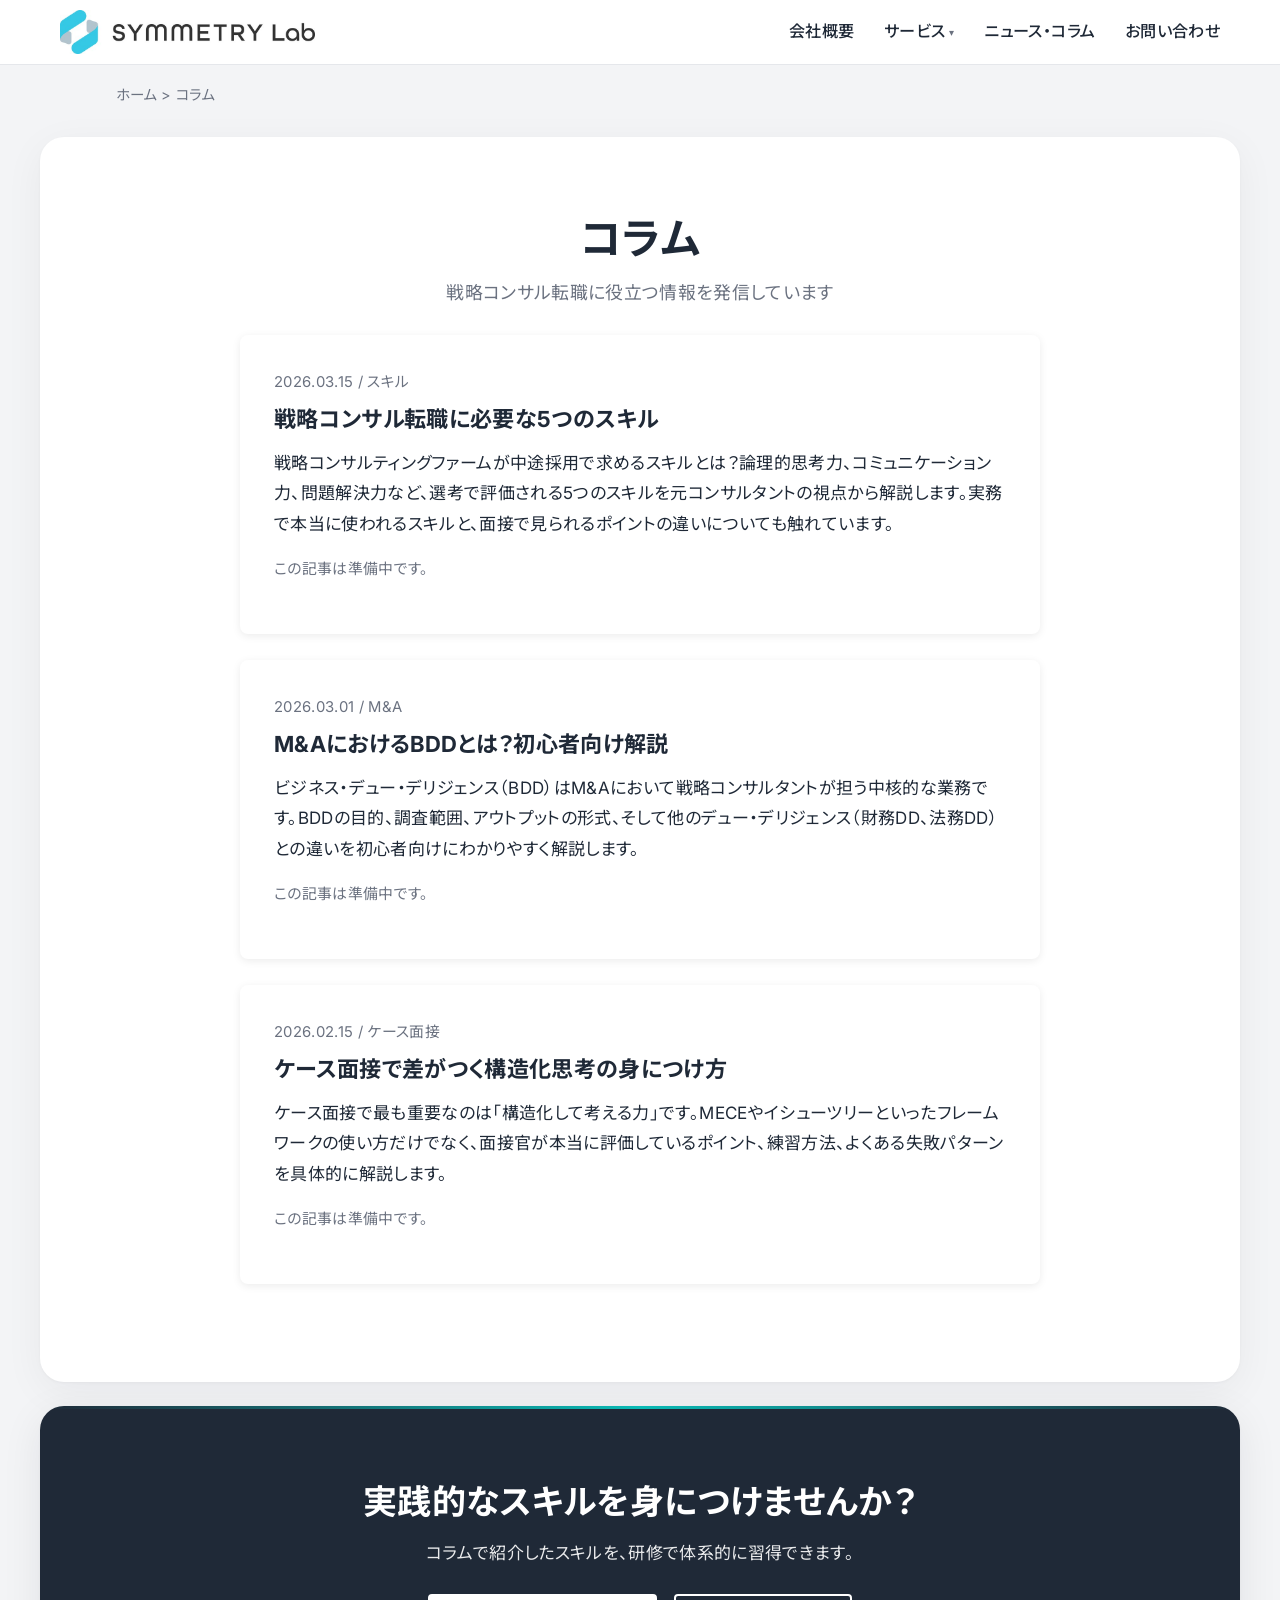
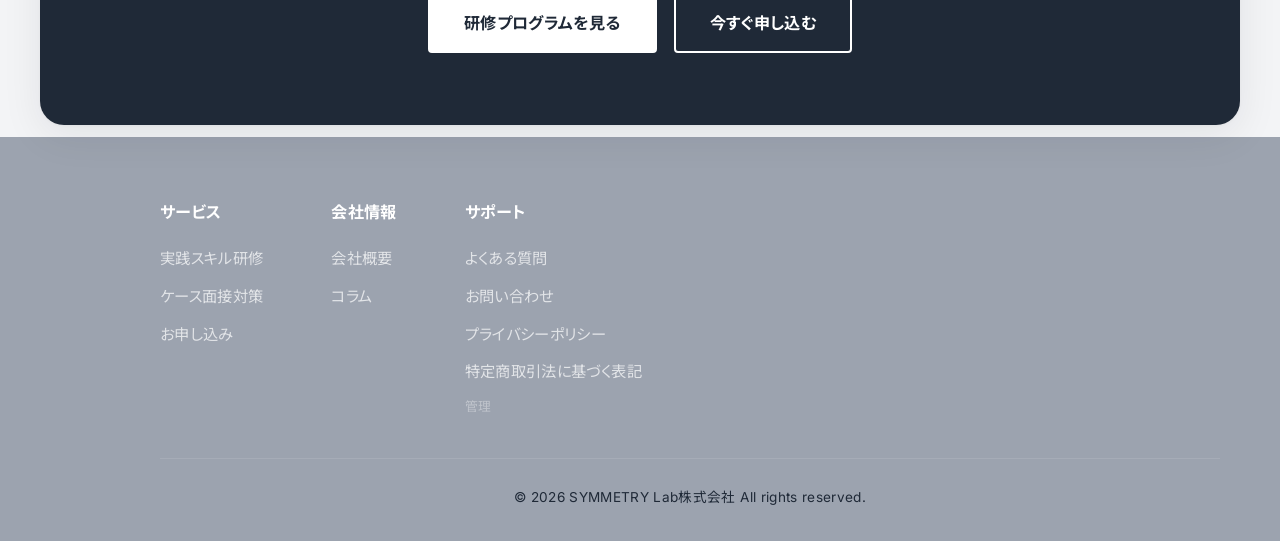
==== commit 0ce5cf38: "管理リンクを削除、コピーライトにadminリンクを埋め込み Co-Authored-By: Claude Opus 4.6 (1M context) <noreply@anthropic.com>" ====
--- a/blog/index.html
+++ b/blog/index.html
@@ -128,7 +128,7 @@
         </div>
       </div>
       <div class="footer-bottom">
-        &copy; 2026 SYMMETRY Lab株式会社 All rights reserved.
+        <a href="admin.html" style="color:inherit;text-decoration:none;">&copy; 2026 SYMMETRY Lab株式会社 All rights reserved.</a>
       </div>
     </div>
   </footer>
--- a/css/style.css
+++ b/css/style.css
@@ -1179,7 +1179,7 @@
 .footer {
   background: #9CA3AF;
   color: #1F2937;
-  padding: 64px 60px 32px;
+  padding: 64px 60px 32px 160px;
 }
 
 .footer > .container {
@@ -1219,9 +1219,10 @@
 
 .footer-grid {
   display: grid;
-  grid-template-columns: 1fr 1fr 1fr;
-  gap: 3rem;
+  grid-template-columns: auto auto auto;
+  gap: 4rem;
   margin-bottom: 2rem;
+  justify-content: start;
 }
 
 .footer h4 {
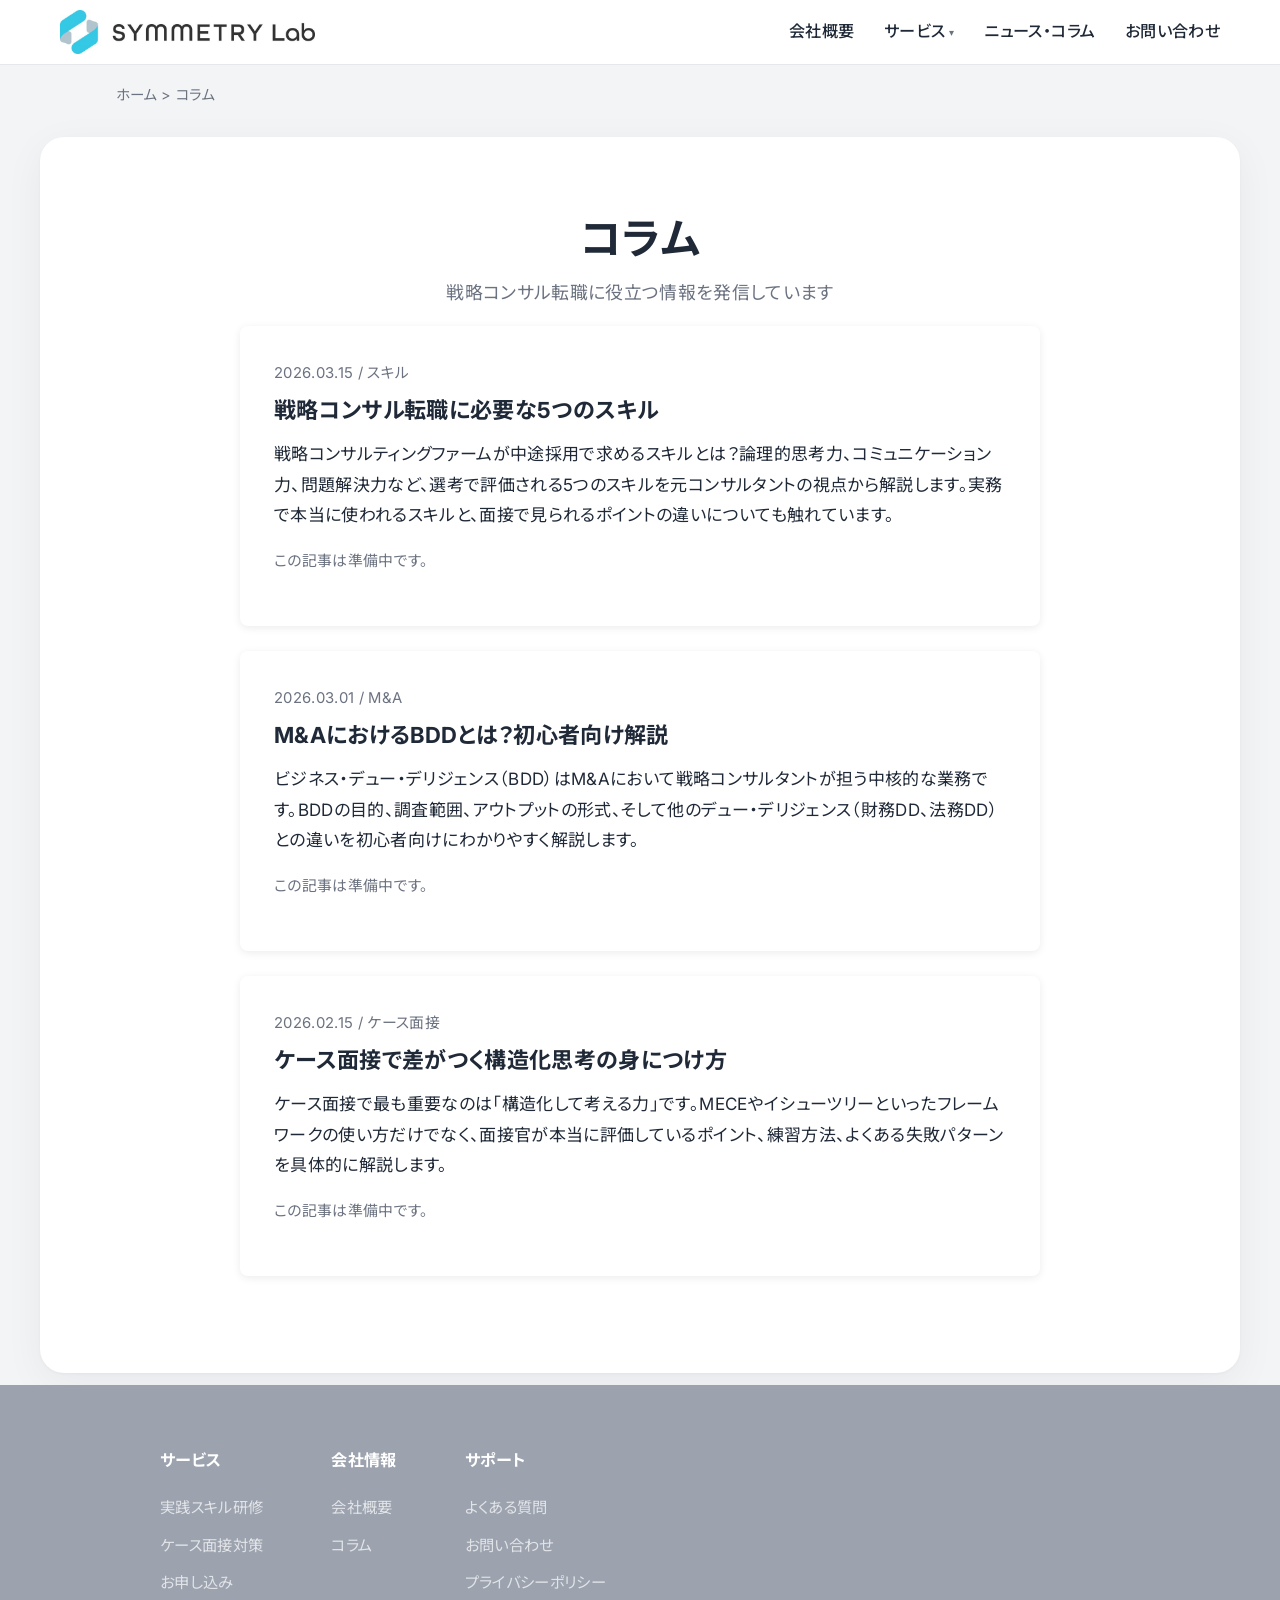
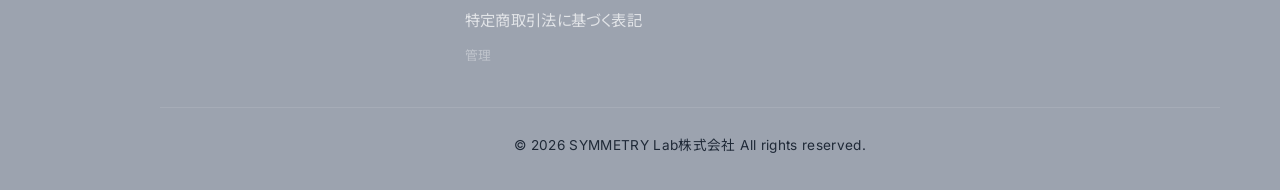
==== commit c843acbf: "コラムページからCTAバナーを削除 Co-Authored-By: Claude Opus 4.6 (1M context) <noreply@anthropic.com>" ====
--- a/blog/index.html
+++ b/blog/index.html
@@ -85,17 +85,6 @@
   </section>
 
   <!-- CTA Banner -->
-  <section class="cta-banner">
-    <div class="container">
-      <h2>実践的なスキルを身につけませんか？</h2>
-      <p>コラムで紹介したスキルを、研修で体系的に習得できます。</p>
-      <div class="btn-group" style="justify-content:center">
-        <a href="../services.html" class="btn-white">研修プログラムを見る</a>
-        <a href="../booking.html" class="btn-outline-white">今すぐ申し込む</a>
-      </div>
-    </div>
-  </section>
-
   <!-- Footer -->
   <footer class="footer">
     <div class="container">
--- a/css/style.css
+++ b/css/style.css
@@ -107,7 +107,7 @@
 .section > .container {
   background: #FFFFFF;
   border-radius: 24px;
-  padding: 48px 160px;
+  padding: 36px 160px;
   box-shadow: 0 1px 3px rgba(0, 0, 0, 0.04), 0 10px 40px rgba(17, 24, 39, 0.05);
   max-width: 1800px;
 }
@@ -120,9 +120,10 @@
   background: #FFFFFF;
 }
 
-/* Programs / Why セクションをフルスクリーンに */
+/* Programs / Why / Mission セクションをフルスクリーンに */
 .section-programs > .container,
-.section-why > .container {
+.section-why > .container,
+.section-mission > .container {
   min-height: calc(100vh - 64px - 24px);
   display: flex;
   flex-direction: column;
@@ -141,7 +142,8 @@
   .section { padding: 12px 12px; }
   .section > .container { padding: 48px 28px; border-radius: 16px; }
   .section-programs > .container,
-  .section-why > .container { min-height: auto; }
+  .section-why > .container,
+  .section-mission > .container { min-height: auto; }
 }
 
 .section-dark {
@@ -156,7 +158,7 @@
 
 .section-header {
   text-align: center;
-  margin-bottom: 1.5rem;
+  margin-bottom: 1rem;
 }
 
 .section-header p {
@@ -169,13 +171,13 @@
 .grid-2 {
   display: grid;
   grid-template-columns: repeat(2, 1fr);
-  gap: 2rem;
+  gap: 1.5rem;
 }
 
 .grid-3 {
   display: grid;
   grid-template-columns: repeat(3, 1fr);
-  gap: 2rem;
+  gap: 1.5rem;
 }
 
 .grid-4 {
@@ -786,7 +788,7 @@
 }
 
 .service-card-body ul {
-  margin-bottom: 1.5rem;
+  margin-bottom: 0.75rem;
 }
 
 .service-card-body li {
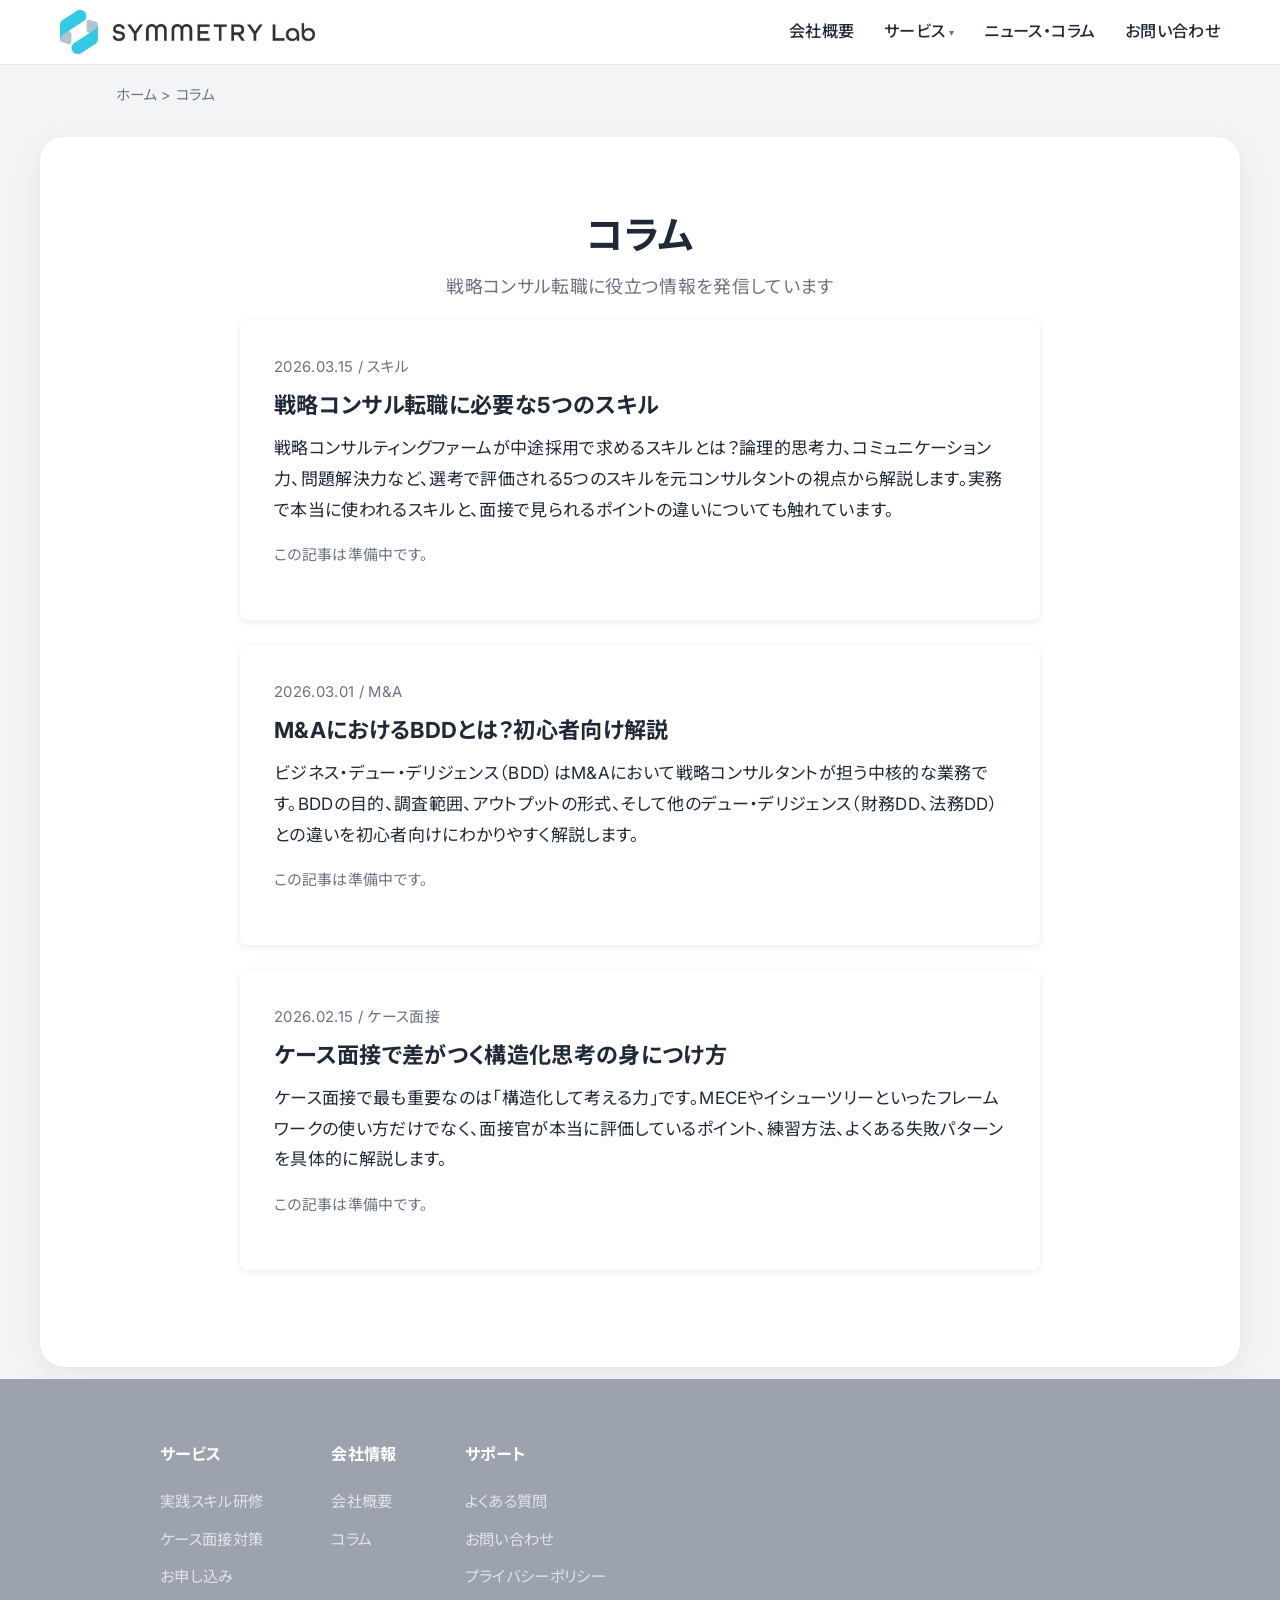
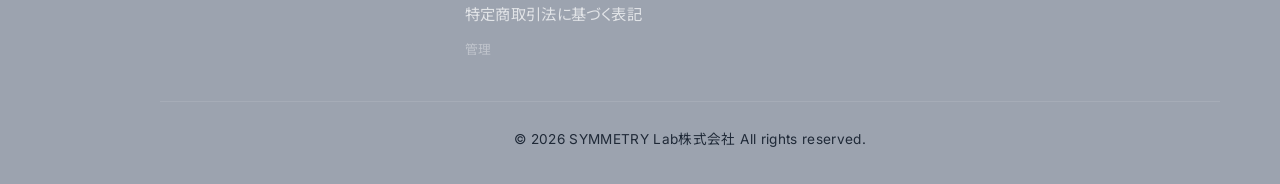
==== commit 1fea614e: "GA4(G-KR9VEKC8JZ)とSearch Console認証を全ページに導入 - 全HTMLの<head>にGoogle tag (gtag.js) を埋め込み - ルートに googlec3" ====
--- a/blog/index.html
+++ b/blog/index.html
@@ -13,6 +13,14 @@
   <link href="https://fonts.googleapis.com/css2?family=Inter:wght@300;400;500;600;700&family=Noto+Sans+JP:wght@300;400;500;600;700&display=swap" rel="stylesheet">
   <link rel="stylesheet" href="../css/style.css">
   <title>コラム | SYMMETRY Lab株式会社</title>
+  <!-- Google tag (gtag.js) -->
+  <script async src="https://www.googletagmanager.com/gtag/js?id=G-KR9VEKC8JZ"></script>
+  <script>
+    window.dataLayer = window.dataLayer || [];
+    function gtag(){dataLayer.push(arguments);}
+    gtag('js', new Date());
+    gtag('config', 'G-KR9VEKC8JZ');
+  </script>
 </head>
 <body>
 
--- a/css/style.css
+++ b/css/style.css
@@ -78,9 +78,9 @@
   line-height: 1.4;
 }
 
-h1 { font-size: 2.5rem; }
-h2 { font-size: 2rem; margin-bottom: 1rem; }
-h3 { font-size: 1.35rem; margin-bottom: 0.75rem; }
+h1 { font-size: clamp(1.6rem, 3vw, 2.5rem); }
+h2 { font-size: clamp(1.4rem, 2.5vw, 2rem); margin-bottom: 1rem; }
+h3 { font-size: clamp(1.1rem, 1.5vw, 1.35rem); margin-bottom: 0.75rem; }
 h4 { font-size: 1.15rem; }
 
 p {
@@ -107,7 +107,7 @@
 .section > .container {
   background: #FFFFFF;
   border-radius: 24px;
-  padding: 36px 160px;
+  padding: 36px 80px;
   box-shadow: 0 1px 3px rgba(0, 0, 0, 0.04), 0 10px 40px rgba(17, 24, 39, 0.05);
   max-width: 1800px;
 }
@@ -171,7 +171,10 @@
 .grid-2 {
   display: grid;
   grid-template-columns: repeat(2, 1fr);
-  gap: 1.5rem;
+  gap: 2.5rem;
+  align-items: stretch;
+  max-width: 900px;
+  margin: 0 auto;
 }
 
 .grid-3 {
@@ -342,10 +345,10 @@
   display: inline-block;
   background: var(--color-accent);
   color: var(--color-white);
-  padding: 0.85rem 2.25rem;
+  padding: clamp(0.6rem, 1vw, 0.85rem) clamp(1.5rem, 2vw, 2.25rem);
   border-radius: var(--radius);
   font-weight: 600;
-  font-size: 1rem;
+  font-size: clamp(0.85rem, 1vw, 1rem);
   border: 2px solid var(--color-accent);
   cursor: pointer;
   transition: all var(--transition);
@@ -478,23 +481,25 @@
   gap: 0;
   align-items: center;
   width: 100%;
+  min-height: calc(100vh - 64px - 80px);
 }
 
 .hero-content {
-  padding: 80px 80px 80px 160px;
+  padding: clamp(40px, 5vw, 80px) clamp(28px, 5vw, 80px) clamp(40px, 5vw, 80px) clamp(28px, 10vw, 160px);
 }
 
 .hero-image {
   display: flex;
   align-items: center;
   justify-content: center;
-  padding: 60px 80px 60px 0;
+  padding: clamp(28px, 4vw, 60px) clamp(28px, 5vw, 80px) clamp(28px, 4vw, 60px) 0;
 }
 
 .hero-image img {
   width: 100%;
   max-width: 100%;
-  height: auto;
+  max-height: calc(100vh - 160px);
+  object-fit: cover;
   border-radius: 16px;
   box-shadow: 0 8px 32px rgba(17, 24, 39, 0.12);
 }
@@ -540,9 +545,9 @@
 
 .hero h1 {
   color: var(--color-primary);
-  font-size: 3rem;
+  font-size: clamp(1.5rem, 2.5vw, 2.4rem);
   font-weight: 800;
-  margin-bottom: 2rem;
+  margin-bottom: clamp(0.75rem, 1.5vw, 1.5rem);
   position: relative;
   z-index: 1;
   letter-spacing: -0.02em;
@@ -550,13 +555,13 @@
 }
 
 .hero p {
-  font-size: 1.2rem;
+  font-size: clamp(0.8rem, 1vw, 1rem);
   color: var(--color-text-light);
   max-width: 640px;
-  margin-bottom: 3rem;
+  margin-bottom: clamp(1rem, 2vw, 2rem);
   position: relative;
   z-index: 1;
-  line-height: 2;
+  line-height: 1.8;
 }
 
 .hero .btn-group {
@@ -762,6 +767,7 @@
   background: var(--color-tiffany);
   color: var(--color-white);
   padding: 1rem 1.5rem;
+  min-height: 80px;
 }
 
 .service-card-header h3 {
@@ -779,6 +785,8 @@
 .service-card {
   display: flex;
   flex-direction: column;
+  min-width: 0;
+  width: 100%;
 }
 
 .service-card-body .btn-primary,
@@ -789,6 +797,10 @@
 
 .service-card-body ul {
   margin-bottom: 0.75rem;
+}
+
+.service-card-body p {
+  min-height: 3.6rem;
 }
 
 .service-card-body li {
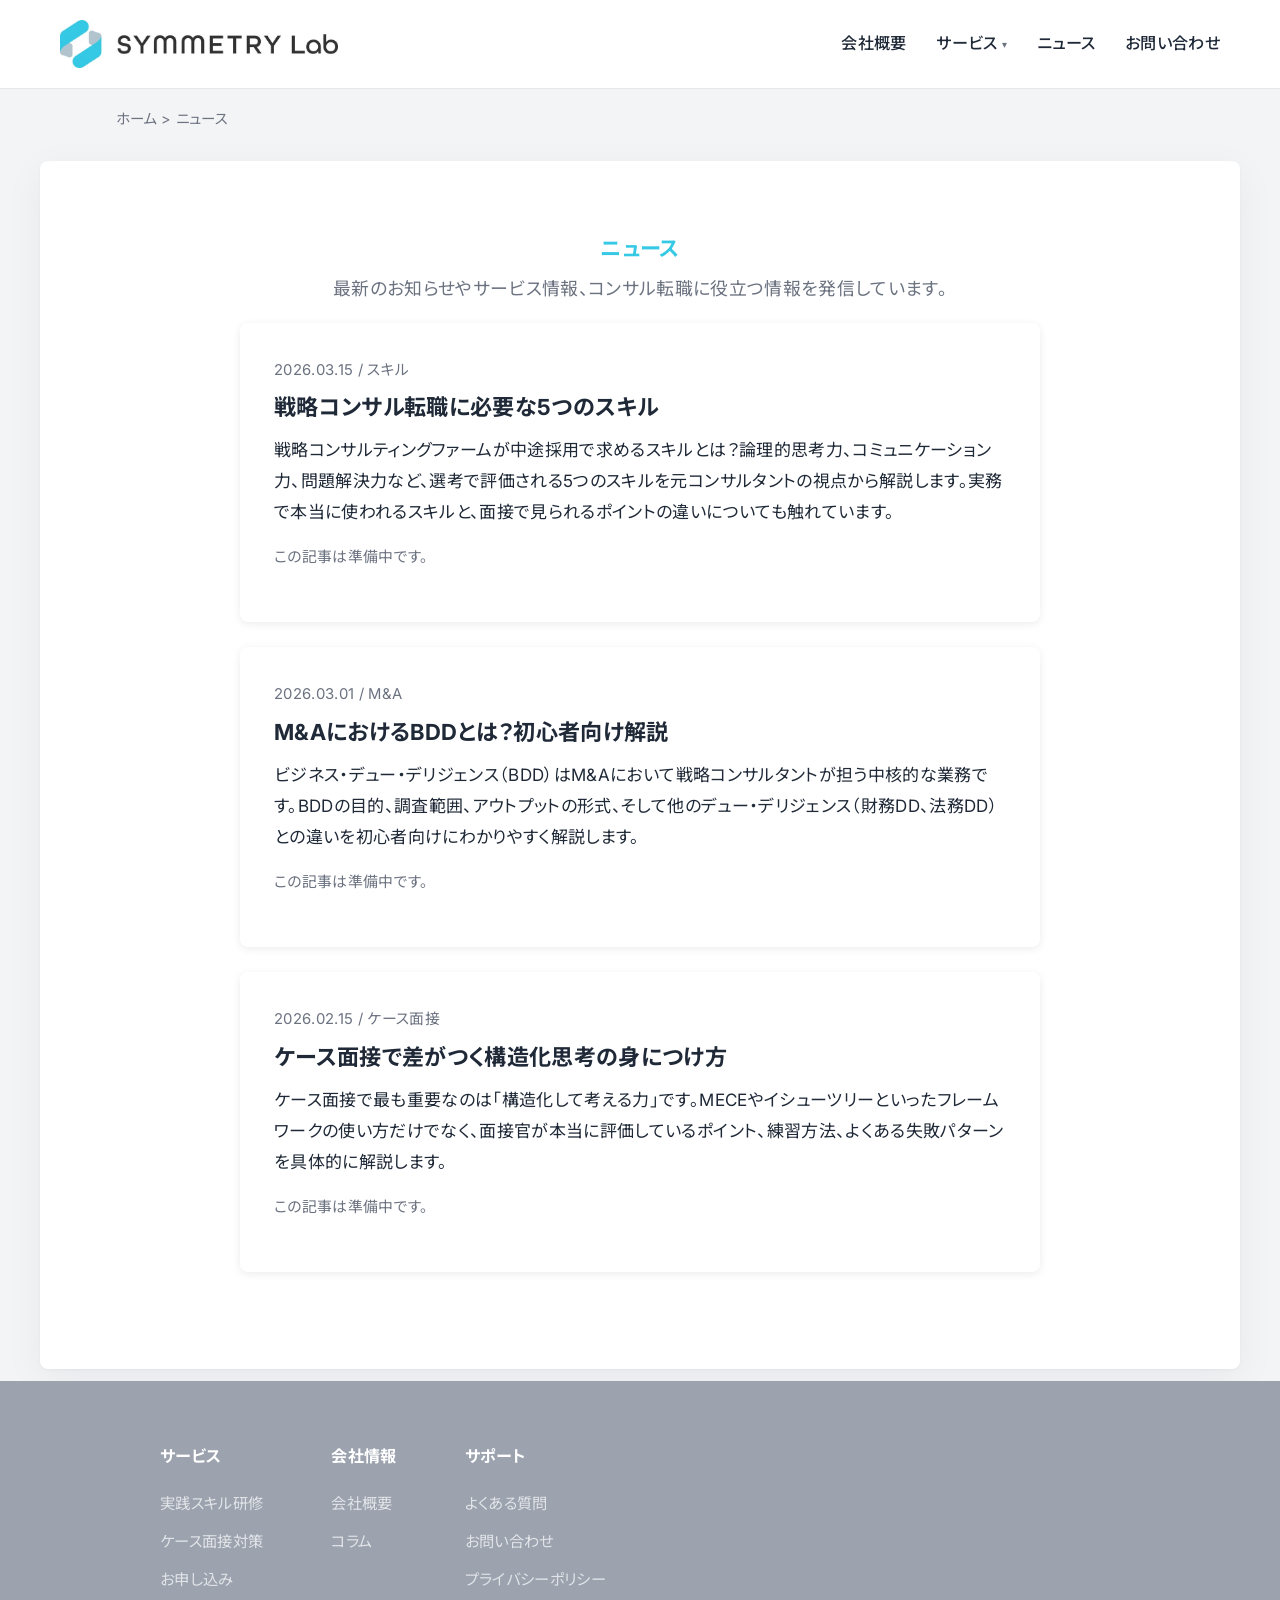
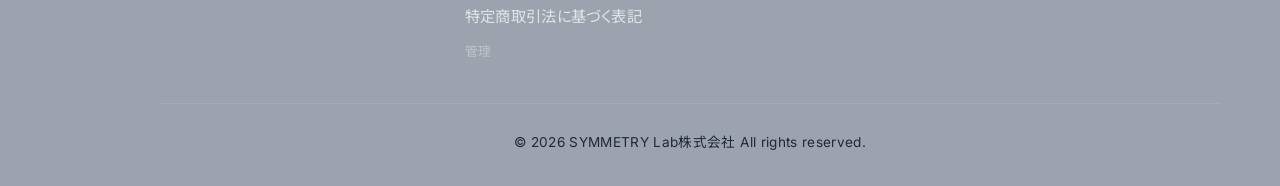
==== commit d74215ee: "HPデザイン全面リニューアル - ブランドカラーを #36C9E6 / #B2C4CD に刷新 - カード角丸を 8px に統一 - ナビゲーション項目を更新（研修サービス→ジョブ対策、FAQ→よくあ" ====
--- a/blog/index.html
+++ b/blog/index.html
@@ -36,12 +36,12 @@
         <div class="nav-dropdown">
           <a href="../services.html" class="nav-dropdown-trigger">サービス</a>
           <div class="nav-dropdown-menu">
-            <a href="../services.html">研修サービス</a>
+            <a href="../services.html">ジョブ対策</a>
             <a href="../lp-case.html">ケース面接対策</a>
-            <a href="../faq.html">FAQ</a>
+            <a href="../faq.html">よくある質問</a>
           </div>
         </div>
-        <a href="../blog/index.html">ニュース・コラム</a>
+        <a href="../blog/index.html">ニュース</a>
         <a href="../contact.html">お問い合わせ</a>
       </div>
     </div>
@@ -50,7 +50,7 @@
   <!-- Breadcrumb -->
   <div class="breadcrumb">
     <div class="container">
-      <a href="../index.html">ホーム</a> &gt; <span>コラム</span>
+      <a href="../index.html">ホーム</a> &gt; <span>ニュース</span>
     </div>
   </div>
 
@@ -58,8 +58,8 @@
   <section class="section">
     <div class="container">
       <div class="section-header">
-        <h1>コラム</h1>
-        <p>戦略コンサル転職に役立つ情報を発信しています</p>
+        <h1 style="color:var(--color-accent);">ニュース</h1>
+        <p>最新のお知らせやサービス情報、コンサル転職に役立つ情報を発信しています。</p>
       </div>
 
       <div class="blog-list fade-in" style="max-width:800px;margin:0 auto;">
--- a/css/style.css
+++ b/css/style.css
@@ -7,23 +7,23 @@
   /* ===== LP統一カラーパレット（Tiffany Blue × Gray × White） ===== */
   --color-primary: #1F2937;
   --color-primary-light: #374151;
-  --color-accent: #0ABAB5;
-  --color-accent-hover: #058A85;
+  --color-accent: #36C9E6;
+  --color-accent-hover: #1FA8C4;
   --color-bg: #FFFFFF;
   --color-bg-alt: #F9FAFB;
   --color-text: #1F2937;
   --color-text-light: #6B7280;
   --color-border: #E5E7EB;
   --color-white: #FFFFFF;
-  --color-success: #0ABAB5;
+  --color-success: #36C9E6;
   --color-warning: #F59E0B;
-  --color-tiffany: #0ABAB5;
-  --color-tiffany-dark: #058A85;
-  --color-tiffany-light: #7FD8D4;
-  --color-tiffany-bg: #E6F7F6;
+  --color-tiffany: #36C9E6;
+  --color-tiffany-dark: #1FA8C4;
+  --color-tiffany-light: #B2C4CD;
+  --color-tiffany-bg: #EBF9FC;
   --font-family: "Inter", "Noto Sans JP", "Hiragino Kaku Gothic ProN", "Hiragino Sans", sans-serif;
   --max-width: 1100px;
-  --radius: 4px;
+  --radius: 8px;
   --shadow: 0 1px 3px rgba(0, 0, 0, 0.04), 0 4px 16px rgba(17, 24, 39, 0.04);
   --shadow-lg: 0 1px 3px rgba(0, 0, 0, 0.04), 0 10px 40px rgba(17, 24, 39, 0.06);
   --transition: 0.25s ease;
@@ -57,14 +57,26 @@
   display: block;
 }
 
-a {
+a,
+a:link,
+a:visited,
+a:hover,
+a:active,
+a:focus {
   color: var(--color-accent);
-  text-decoration: none;
+  text-decoration: none !important;
   transition: color var(--transition);
 }
 
 a:hover {
   color: var(--color-accent-hover);
+}
+
+.text-accent,
+.text-accent:hover,
+a.text-accent,
+a.text-accent:hover {
+  text-decoration: none !important;
 }
 
 ul, ol {
@@ -106,8 +118,8 @@
 
 .section > .container {
   background: #FFFFFF;
-  border-radius: 24px;
-  padding: 36px 80px;
+  border-radius: 8px;
+  padding: 24px 60px;
   box-shadow: 0 1px 3px rgba(0, 0, 0, 0.04), 0 10px 40px rgba(17, 24, 39, 0.05);
   max-width: 1800px;
 }
@@ -120,11 +132,10 @@
   background: #FFFFFF;
 }
 
-/* Programs / Why / Mission セクションをフルスクリーンに */
+/* Programs / Why / Mission セクション */
 .section-programs > .container,
 .section-why > .container,
 .section-mission > .container {
-  min-height: calc(100vh - 64px - 24px);
   display: flex;
   flex-direction: column;
   justify-content: center;
@@ -140,7 +151,7 @@
 
 @media (max-width: 768px) {
   .section { padding: 12px 12px; }
-  .section > .container { padding: 48px 28px; border-radius: 16px; }
+  .section > .container { padding: 48px 28px; border-radius: 8px; }
   .section-programs > .container,
   .section-why > .container,
   .section-mission > .container { min-height: auto; }
@@ -159,6 +170,14 @@
 .section-header {
   text-align: center;
   margin-bottom: 1rem;
+}
+
+.section-header h1,
+.section-header h2 {
+  font-size: 1.25rem;
+  font-weight: 700;
+  line-height: 1.5;
+  margin-bottom: 0.5rem;
 }
 
 .section-header p {
@@ -202,7 +221,7 @@
 }
 
 .nav-logo-img {
-  height: 44px;
+  height: 48px;
   width: auto;
   display: block;
 }
@@ -211,7 +230,7 @@
   display: flex;
   align-items: center;
   justify-content: space-between;
-  height: 64px;
+  height: 88px;
   max-width: 100%;
   padding: 0;
 }
@@ -341,10 +360,16 @@
 }
 
 /* --- Buttons --- */
-.btn-primary {
+.btn-primary,
+a.btn-primary,
+a.btn-primary:link,
+a.btn-primary:visited,
+a.btn-primary:hover,
+a.btn-primary:active,
+a.btn-primary:focus {
   display: inline-block;
   background: var(--color-accent);
-  color: var(--color-white);
+  color: var(--color-white) !important;
   padding: clamp(0.6rem, 1vw, 0.85rem) clamp(1.5rem, 2vw, 2.25rem);
   border-radius: var(--radius);
   font-weight: 600;
@@ -355,10 +380,11 @@
   text-align: center;
 }
 
-.btn-primary:hover {
+.btn-primary:hover,
+a.btn-primary:hover {
   background: var(--color-accent-hover);
   border-color: var(--color-accent-hover);
-  color: var(--color-white);
+  color: var(--color-white) !important;
 }
 
 .btn-outline {
@@ -464,13 +490,13 @@
 
 .hero > .container {
   background: #FFFFFF;
-  border-radius: 24px;
+  border-radius: 8px;
   padding: 0;
   box-shadow: 0 1px 3px rgba(0, 0, 0, 0.04), 0 10px 40px rgba(17, 24, 39, 0.05);
   max-width: 1800px;
   position: relative;
   overflow: hidden;
-  min-height: calc(100vh - 64px - 24px - 12px);
+  min-height: 0;
   display: flex;
   align-items: center;
 }
@@ -481,26 +507,26 @@
   gap: 0;
   align-items: center;
   width: 100%;
-  min-height: calc(100vh - 64px - 80px);
+  min-height: 0;
 }
 
 .hero-content {
-  padding: clamp(40px, 5vw, 80px) clamp(28px, 5vw, 80px) clamp(40px, 5vw, 80px) clamp(28px, 10vw, 160px);
+  padding: clamp(24px, 3vw, 40px) clamp(28px, 4vw, 60px) clamp(24px, 3vw, 40px) clamp(28px, 6vw, 100px);
 }
 
 .hero-image {
   display: flex;
   align-items: center;
   justify-content: center;
-  padding: clamp(28px, 4vw, 60px) clamp(28px, 5vw, 80px) clamp(28px, 4vw, 60px) 0;
+  padding: clamp(20px, 3vw, 40px) clamp(28px, 4vw, 60px) clamp(20px, 3vw, 40px) 0;
 }
 
 .hero-image img {
   width: 100%;
   max-width: 100%;
-  max-height: calc(100vh - 160px);
+  max-height: calc(60vh - 80px);
   object-fit: cover;
-  border-radius: 16px;
+  border-radius: 8px;
   box-shadow: 0 8px 32px rgba(17, 24, 39, 0.12);
 }
 
@@ -516,7 +542,7 @@
 
 @media (max-width: 768px) {
   .hero { padding: 12px 12px; }
-  .hero > .container { min-height: auto; border-radius: 16px; }
+  .hero > .container { min-height: auto; border-radius: 8px; }
   .hero-grid { grid-template-columns: 1fr; }
   .hero-content { padding: 48px 28px; }
   .hero-image { padding: 0 28px 40px; }
@@ -766,8 +792,8 @@
 .service-card-header {
   background: var(--color-tiffany);
   color: var(--color-white);
-  padding: 1rem 1.5rem;
-  min-height: 80px;
+  padding: 0.75rem 1.5rem;
+  min-height: 0;
 }
 
 .service-card-header h3 {
@@ -799,14 +825,25 @@
   margin-bottom: 0.75rem;
 }
 
-.service-card-body p {
-  min-height: 3.6rem;
+.service-card-body > p:first-child {
+  min-height: 9rem;
+  margin-bottom: 1rem;
+}
+
+.service-card-body ul {
+  display: flex;
+  flex-direction: column;
+  gap: 0;
 }
 
 .service-card-body li {
-  padding: 0.4rem 0;
   padding-left: 1.5rem;
   position: relative;
+  display: flex;
+  align-items: flex-start;
+  margin: 0;
+  padding-top: 0.3rem;
+  padding-bottom: 0.3rem;
 }
 
 .service-card-body li::before {
@@ -882,7 +919,7 @@
 
 .cta-banner > .container {
   background: var(--color-primary);
-  border-radius: 24px;
+  border-radius: 8px;
   padding: 48px 160px;
   box-shadow: 0 1px 3px rgba(0, 0, 0, 0.04), 0 10px 40px rgba(17, 24, 39, 0.08);
   max-width: 1800px;
@@ -906,7 +943,7 @@
 
 @media (max-width: 768px) {
   .cta-banner { padding: 12px 12px; }
-  .cta-banner > .container { padding: 48px 28px; border-radius: 16px; }
+  .cta-banner > .container { padding: 48px 28px; border-radius: 8px; }
 }
 
 .cta-banner h2 {
@@ -929,7 +966,7 @@
   background: var(--color-accent);
   color: var(--color-white);
   padding: 0.25rem 1rem;
-  border-radius: 20px;
+  border-radius: 8px;
   font-size: 0.85rem;
   font-weight: 700;
   margin-bottom: 0.75rem;
@@ -958,7 +995,7 @@
   background: var(--color-accent);
   color: var(--color-white);
   padding: 0.15rem 1rem;
-  border-radius: 20px;
+  border-radius: 8px;
   font-size: 0.8rem;
   font-weight: 700;
 }
